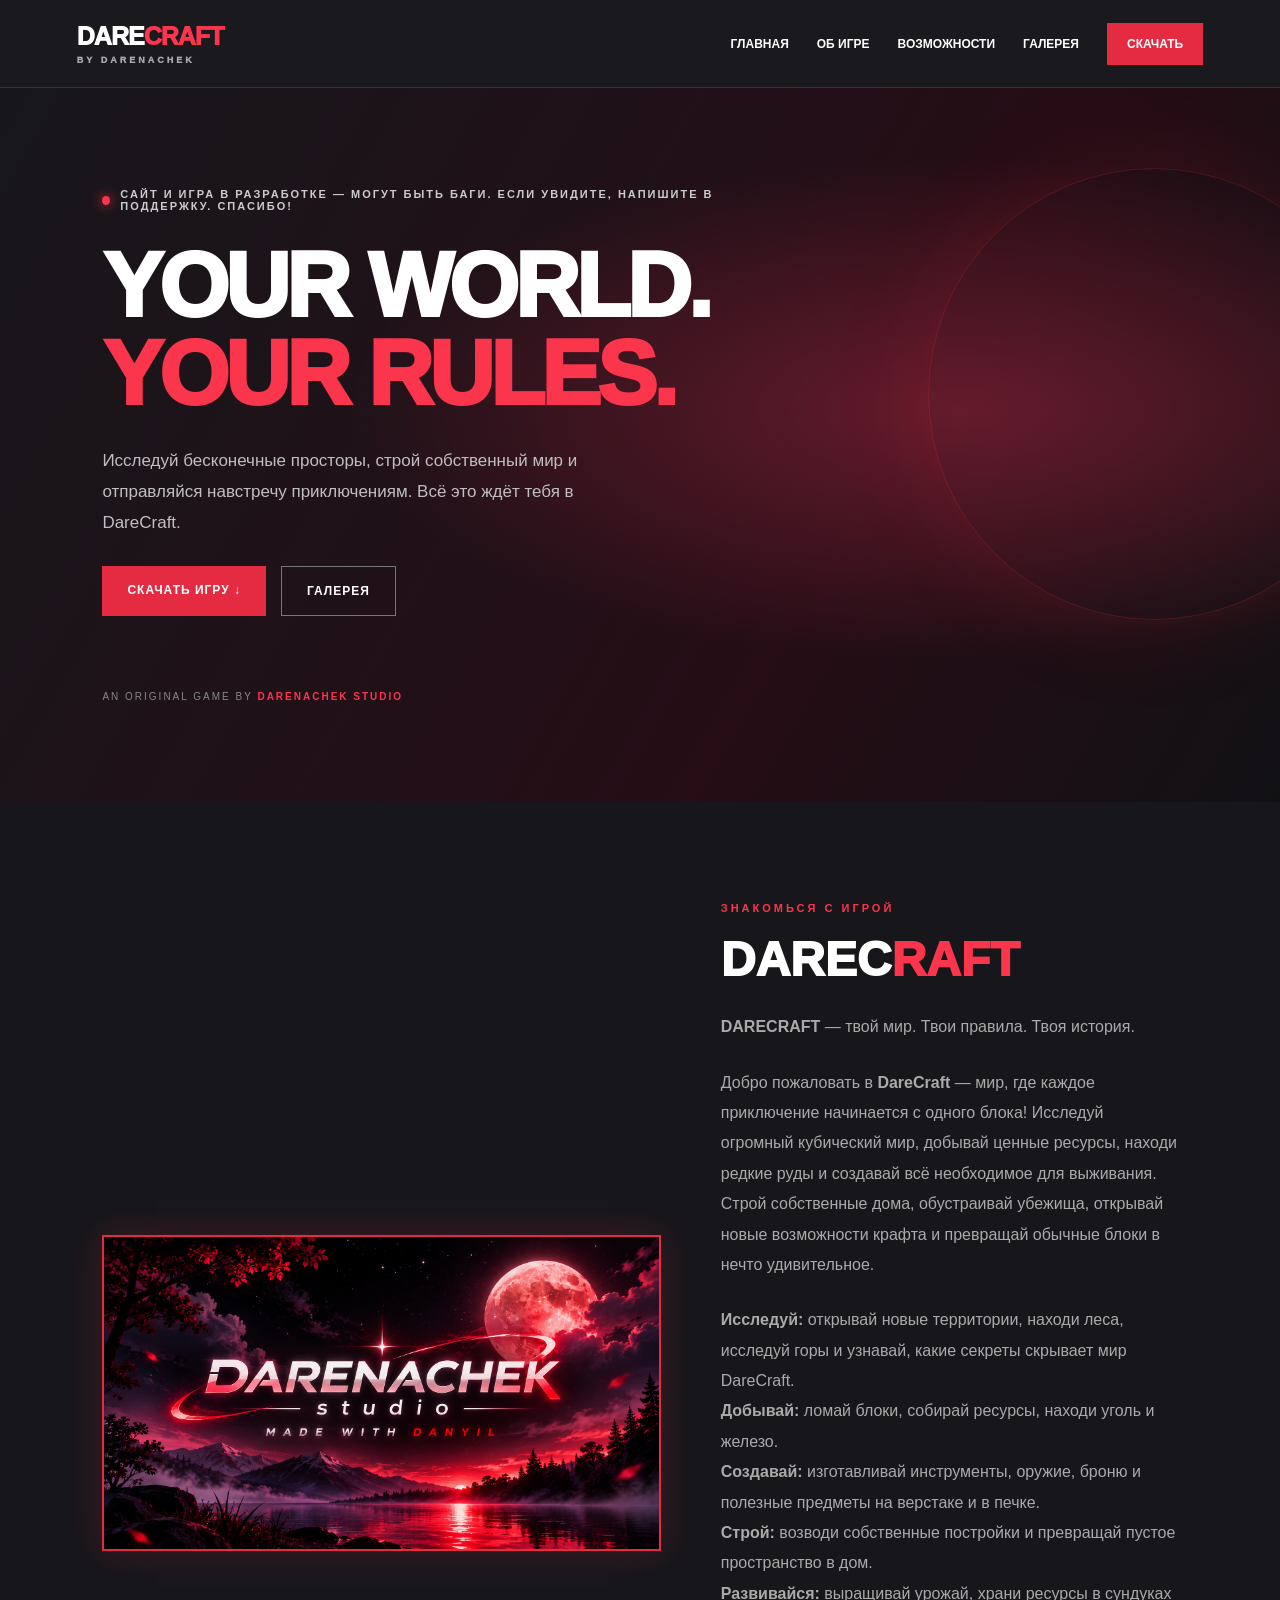
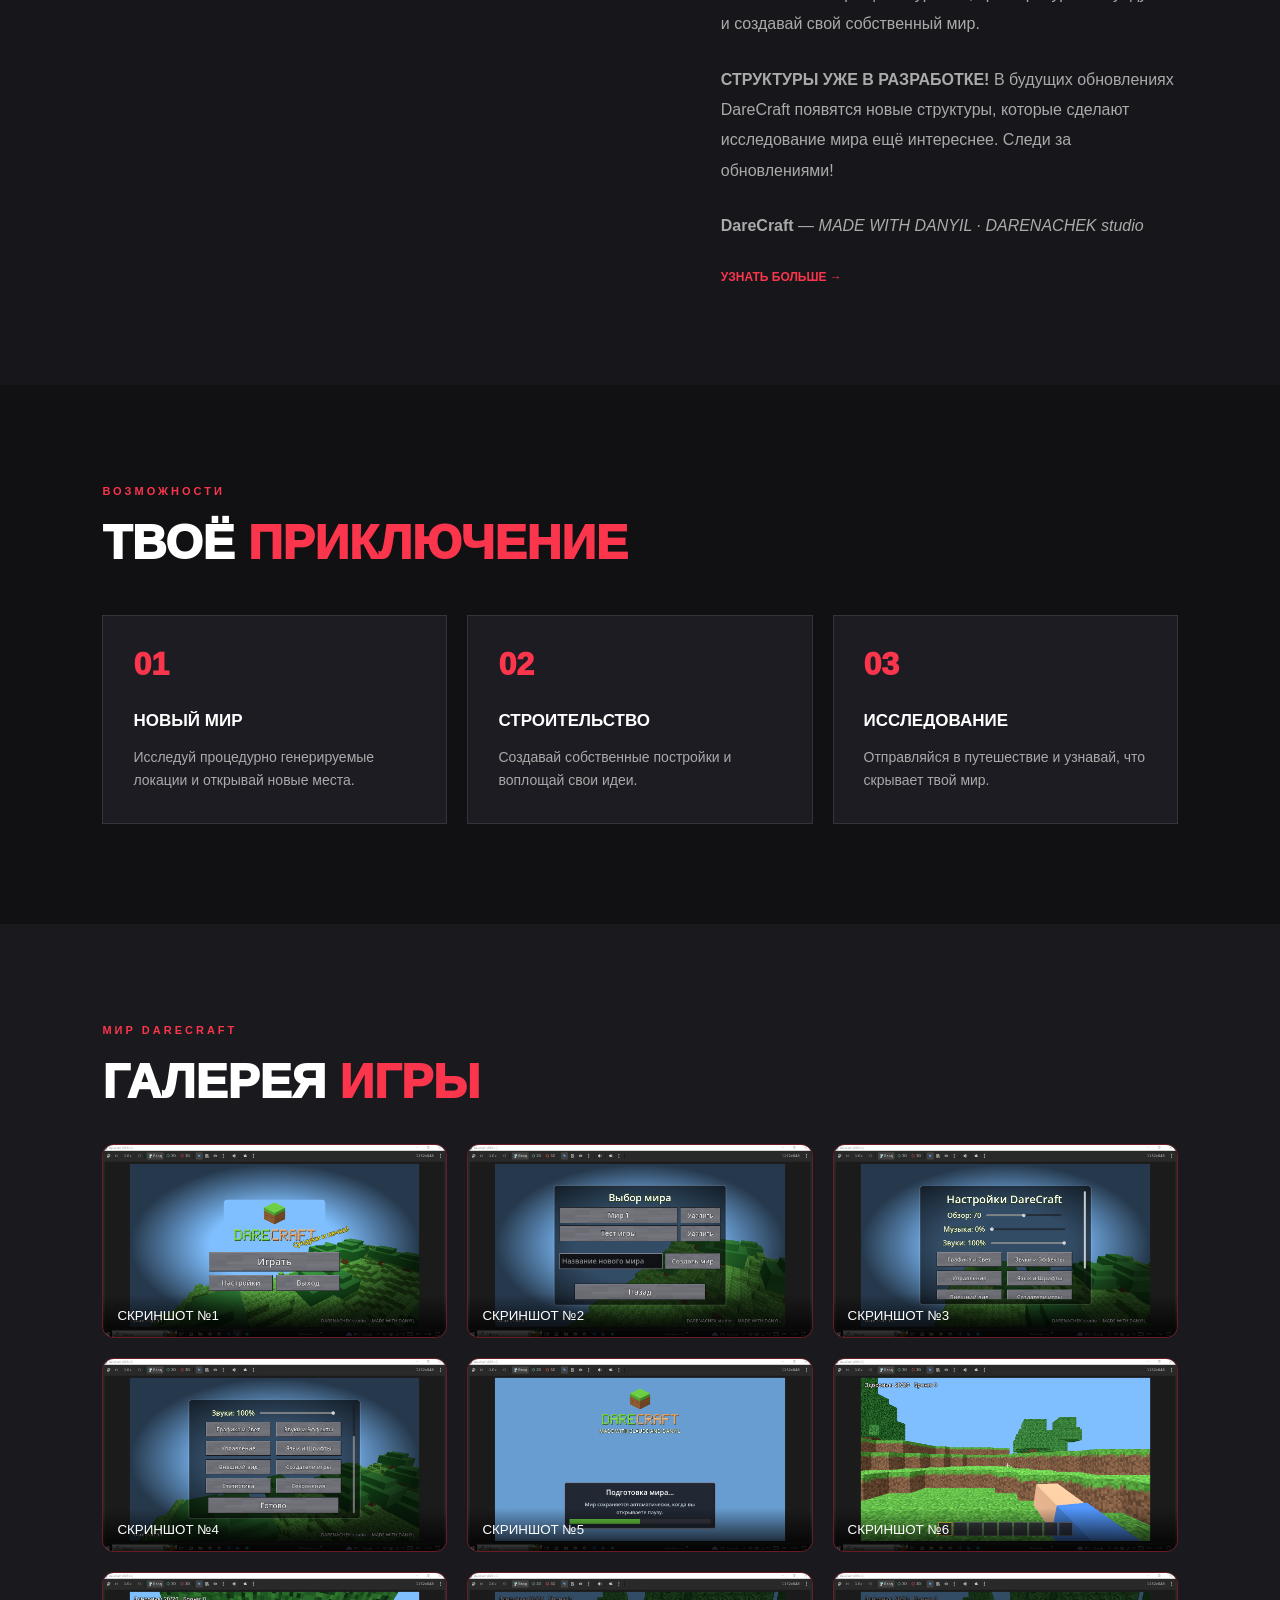
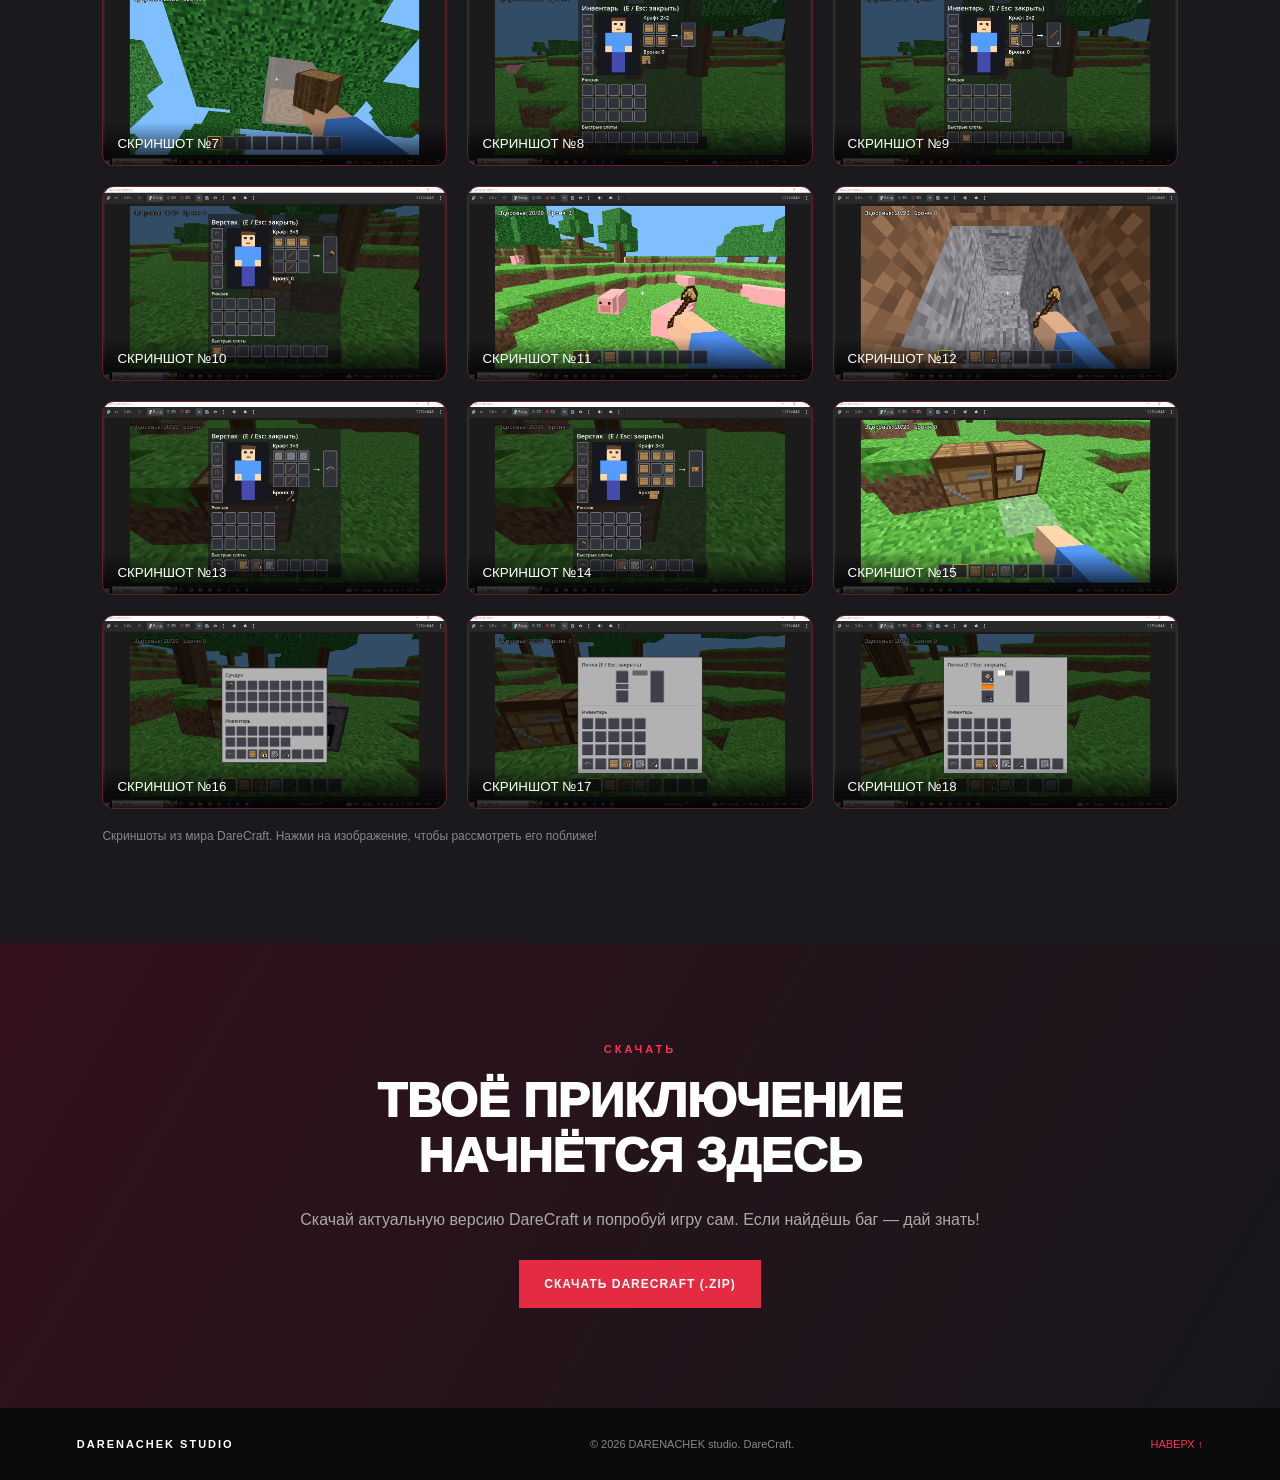
==== index.html @ c4a7a8f6 "Add files via upload" ====
<!DOCTYPE html>
<html lang="ru">
<head>
    <meta charset="UTF-8">
    <meta name="viewport" content="width=device-width, initial-scale=1.0">
    <meta name="theme-color" content="#111114">
    <title>DareCraft — DARENACHEK studio</title>
    <meta name="description" content="Официальный сайт DareCraft от DARENACHEK studio. Твой мир. Твои правила.">
    <link rel="stylesheet" href="style.css">
</head>
<body>

    <header class="header">
        <a href="#" class="logo">
            DARE<span>CRAFT</span>
            <small>BY DARENACHEK</small>
        </a>

        <button class="menu-toggle" id="menuToggle" aria-label="Открыть меню" aria-expanded="false">
            ☰
        </button>

        <nav class="navigation" id="navigation">
            <a href="#home">ГЛАВНАЯ</a>
            <a href="#about">ОБ ИГРЕ</a>
            <a href="#features">ВОЗМОЖНОСТИ</a>
            <a href="#gallery">ГАЛЕРЕЯ</a>
            <a href="#download" class="nav-download">СКАЧАТЬ</a>
        </nav>
    </header>

    <main>
        <section class="hero" id="home">
            <div class="hero-content">
                <div class="status">
                    <span class="status-dot"></span>
                    САЙТ И ИГРА В РАЗРАБОТКЕ — МОГУТ БЫТЬ БАГИ.
                    ЕСЛИ УВИДИТЕ, НАПИШИТЕ В ПОДДЕРЖКУ. СПАСИБО!
                </div>

                <h1>YOUR WORLD.<br><span>YOUR RULES.</span></h1>

                <p>
                    Исследуй бесконечные просторы, строй собственный мир
                    и отправляйся навстречу приключениям.
                    Всё это ждёт тебя в DareCraft.
                </p>

                <div class="hero-buttons">
                    <a href="#download" class="btn btn-red">СКАЧАТЬ ИГРУ ↓</a>
                    <a href="#gallery" class="btn btn-outline">ГАЛЕРЕЯ</a>
                </div>

                <div class="hero-signature">
                    AN ORIGINAL GAME BY <strong>DARENACHEK STUDIO</strong>
                </div>
            </div>
        </section>

        <section class="section about" id="about">
            <div class="about-image">
                <img src="assets/studio-bg.png" alt="DARENACHEK studio">
            </div>

            <div class="about-text">
                <span class="section-label">ЗНАКОМЬСЯ С ИГРОЙ</span>
                <h2>DAREC<span>RAFT</span></h2>
                <p>
                    <strong>DARECRAFT</strong> — твой мир. Твои правила. Твоя история.
                </p>
                <p>
                    Добро пожаловать в <strong>DareCraft</strong> — мир, где каждое приключение начинается с одного блока!
                    Исследуй огромный кубический мир, добывай ценные ресурсы, находи редкие руды и создавай всё необходимое для выживания. Строй собственные дома, обустраивай убежища, открывай новые возможности крафта и превращай обычные блоки в нечто удивительное.
                </p>
                <p>
                    <strong>Исследуй:</strong> открывай новые территории, находи леса, исследуй горы и узнавай, какие секреты скрывает мир DareCraft.<br>
                    <strong>Добывай:</strong> ломай блоки, собирай ресурсы, находи уголь и железо.<br>
                    <strong>Создавай:</strong> изготавливай инструменты, оружие, броню и полезные предметы на верстаке и в печке.<br>
                    <strong>Строй:</strong> возводи собственные постройки и превращай пустое пространство в дом.<br>
                    <strong>Развивайся:</strong> выращивай урожай, храни ресурсы в сундуках и создавай свой собственный мир.
                </p>
                <p>
                    <strong>СТРУКТУРЫ УЖЕ В РАЗРАБОТКЕ!</strong> В будущих обновлениях DareCraft появятся новые структуры, которые сделают исследование мира ещё интереснее. Следи за обновлениями!
                </p>
                <p>
                    <strong>DareCraft</strong> — <em>MADE WITH DANYIL · DARENACHEK studio</em>
                </p>
                <a href="#features" class="text-link">УЗНАТЬ БОЛЬШЕ →</a>
            </div>
        </section>

        <section class="section features" id="features">
            <span class="section-label">ВОЗМОЖНОСТИ</span>
            <h2>ТВОЁ <span>ПРИКЛЮЧЕНИЕ</span></h2>

            <div class="feature-grid">
                <article class="feature-card">
                    <div class="feature-number">01</div>
                    <h3>НОВЫЙ МИР</h3>
                    <p>Исследуй процедурно генерируемые локации и открывай новые места.</p>
                </article>

                <article class="feature-card">
                    <div class="feature-number">02</div>
                    <h3>СТРОИТЕЛЬСТВО</h3>
                    <p>Создавай собственные постройки и воплощай свои идеи.</p>
                </article>

                <article class="feature-card">
                    <div class="feature-number">03</div>
                    <h3>ИССЛЕДОВАНИЕ</h3>
                    <p>Отправляйся в путешествие и узнавай, что скрывает твой мир.</p>
                </article>
            </div>
        </section>

        <section class="section gallery" id="gallery">
            <span class="section-label">МИР DARECRAFT</span>
            <h2>ГАЛЕРЕЯ <span>ИГРЫ</span></h2>

            <div class="gallery-grid" id="galleryGrid"></div>

            <p class="gallery-note">
                Скриншоты из мира DareCraft. Нажми на изображение, чтобы рассмотреть его поближе!
            </p>
        </section>

        <div class="gallery-viewer" id="galleryViewer" aria-hidden="true">
            <div class="gallery-viewer-backdrop" id="galleryBackdrop"></div>

            <div class="gallery-viewer-content" role="dialog" aria-modal="true">
                <button class="gallery-viewer-close" id="galleryClose" aria-label="Закрыть">×</button>

                <button class="gallery-viewer-nav prev" id="galleryPrev" aria-label="Предыдущий">‹</button>

                <img id="galleryViewerImage" src="" alt="Скриншот DareCraft">

                <button class="gallery-viewer-nav next" id="galleryNext" aria-label="Следующий">›</button>

                <p id="galleryViewerCaption"></p>
            </div>
        </div>

        <section class="download" id="download">
            <span class="section-label">СКАЧАТЬ</span>
            <h2>ТВОЁ ПРИКЛЮЧЕНИЕ <span>НАЧНЁТСЯ ЗДЕСЬ</span></h2>
            <p>Скачай актуальную версию DareCraft и попробуй игру сам. Если найдёшь баг — дай знать!</p>
            <a href="assets/downloads/DareCraft.zip" download="DareCraft.zip" class="btn btn-red">СКАЧАТЬ DARECRAFT (.ZIP)</a>
        </section>
    </main>

    <footer class="footer">
        <a href="#home" class="footer-logo">DARENACHEK STUDIO</a>
        <p>© <span id="year"></span> DARENACHEK studio. DareCraft.</p>
        <a href="#home">НАВЕРХ ↑</a>
    </footer>

    <script src="script.js"></script>
</body>
</html>
---- style.css ----
* {
    margin: 0;
    padding: 0;
    box-sizing: border-box;
}

html {
    scroll-behavior: smooth;
}

body {
    background: #111114;
    color: #fff;
    font-family: Arial, Helvetica, sans-serif;
}

a {
    color: inherit;
    text-decoration: none;
}

.header {
    min-height: 88px;
    padding: 16px 6%;
    background: #19191e;
    display: flex;
    align-items: center;
    justify-content: space-between;
    gap: 25px;
    position: sticky;
    top: 0;
    z-index: 10;
    border-bottom: 1px solid #34343a;
}

.logo {
    font-size: 25px;
    font-weight: 1000;
    letter-spacing: -1px;
}

.logo span,
.section h2 span,
.hero h1 span {
    color: #fa354c;
}

.logo small {
    display: block;
    font-size: 9px;
    color: #aaa;
    letter-spacing: 3px;
    margin-top: 4px;
}

.navigation {
    display: flex;
    align-items: center;
    gap: 28px;
}

.navigation a {
    font-size: 12px;
    font-weight: 800;
    transition: color .2s;
}

.navigation a:hover {
    color: #fa354c;
}

.nav-download {
    background: #e52b42;
    padding: 14px 20px;
}

.nav-download:hover {
    background: #ff4359;
    color: white !important;
}

.menu-toggle {
    display: none;
    color: white;
    border: 1px solid #555;
    background: transparent;
    padding: 8px 12px;
    font-size: 22px;
    cursor: pointer;
}

.hero {
    min-height: 650px;
    padding: 100px 8%;
    display: flex;
    align-items: center;
    background:
        radial-gradient(ellipse at 75% 45%, #651b2c 0%, transparent 45%),
        linear-gradient(120deg, #17171b, #260d16 65%, #111114);
    position: relative;
    overflow: hidden;
}

.hero::after {
    content: "";
    position: absolute;
    width: 450px;
    height: 450px;
    border: 1px solid #fa354c35;
    border-radius: 50%;
    right: -100px;
    top: 80px;
    box-shadow: 0 0 100px #ed263522;
    pointer-events: none;
}

.hero-content {
    max-width: 700px;
    position: relative;
    z-index: 1;
}

.status {
    display: inline-flex;
    align-items: center;
    gap: 10px;
    font-size: 11px;
    font-weight: bold;
    letter-spacing: 2px;
    color: #ccc;
    margin-bottom: 30px;
}

.status-dot {
    width: 9px;
    height: 9px;
    border-radius: 50%;
    background: #fa354c;
    box-shadow: 0 0 12px #fa354c;
}

.hero h1 {
    font-size: clamp(48px, 8vw, 90px);
    line-height: .98;
    font-weight: 1000;
    letter-spacing: -4px;
}

.hero p {
    max-width: 550px;
    color: #c1bec2;
    font-size: 17px;
    line-height: 1.8;
    margin: 28px 0;
}

.hero-buttons {
    display: flex;
    gap: 15px;
    flex-wrap: wrap;
}

.btn {
    display: inline-block;
    padding: 17px 25px;
    border: none;
    font-size: 12px;
    font-weight: 900;
    letter-spacing: 1px;
    cursor: pointer;
    transition: .2s;
}

.btn-red {
    background: #e52b42;
    color: white;
}

.btn-red:hover {
    background: #ff485e;
    transform: translateY(-3px);
}

.btn-outline {
    border: 1px solid #777;
    color: white;
}

.btn-outline:hover {
    border-color: #fa354c;
    color: #fa354c;
}

.hero-signature {
    color: #888;
    font-size: 10px;
    letter-spacing: 2px;
    margin-top: 75px;
}

.hero-signature strong {
    color: #fa354c;
}

.section {
    padding: 100px 8%;
}

.about {
    display: grid;
    grid-template-columns: 1.1fr .9fr;
    align-items: center;
    gap: 60px;
    background: #17171b;
}

.about-image img {
    width: 100%;
    display: block;
    border: 2px solid #e52b42;
    box-shadow: 0 0 35px #e52b4230;
}

.section-label {
    display: block;
    color: #fa354c;
    font-size: 11px;
    font-weight: 900;
    letter-spacing: 3px;
    margin-bottom: 18px;
}

.section h2,
.download h2 {
    font-size: clamp(30px, 5vw, 48px);
    margin-bottom: 25px;
    font-weight: 1000;
}

.about-text p,
.download p {
    color: #aaa;
    line-height: 1.9;
    margin-bottom: 25px;
}

.text-link {
    color: #fa354c;
    font-size: 12px;
    font-weight: 900;
}

.features {
    background: #111114;
}

.feature-grid {
    display: grid;
    grid-template-columns: repeat(3, 1fr);
    gap: 20px;
    margin-top: 45px;
}

.feature-card {
    padding: 30px;
    background: #1c1c22;
    border: 1px solid #34343c;
    transition: .25s;
}

.feature-card:hover {
    border-color: #fa354c;
    transform: translateY(-6px);
}

.feature-number {
    color: #fa354c;
    font-size: 32px;
    font-weight: 1000;
    margin-bottom: 28px;
}

.feature-card h3 {
    font-size: 17px;
    margin-bottom: 15px;
}

.feature-card p {
    color: #aaa;
    font-size: 14px;
    line-height: 1.7;
}

.gallery {
    background: #19191e;
}

.gallery-grid {
    display: grid;
    grid-template-columns: repeat(3, 1fr);
    gap: 18px;
    margin-top: 40px;
}

.gallery-placeholder {
    min-height: 190px;
    background:
        linear-gradient(135deg, #421c29, #17171b 70%);
    border: 1px dashed #a34454;
    display: grid;
    place-items: center;
    color: #aaa;
    font-size: 12px;
    font-weight: bold;
    letter-spacing: 2px;
}

.gallery-note {
    color: #888;
    font-size: 12px;
    margin-top: 20px;
}

.download {
    text-align: center;
    padding: 100px 8%;
    background: linear-gradient(120deg, #32101c, #17171b);
}

.download h2 {
    max-width: 700px;
    margin: 0 auto 22px;
}

.download p {
    margin-bottom: 25px;
}

.btn-disabled {
    background: #4b353b;
    color: #c5aeb3;
    cursor: not-allowed;
}

.footer {
    background: #0b0b0e;
    padding: 30px 6%;
    display: flex;
    align-items: center;
    justify-content: space-between;
    gap: 20px;
    flex-wrap: wrap;
    color: #888;
    font-size: 11px;
}

.footer-logo {
    color: white;
    font-weight: 900;
    letter-spacing: 2px;
}

.footer a:last-child {
    color: #fa354c;
}

@media (max-width: 850px) {
    .menu-toggle {
        display: block;
    }

    .navigation {
        display: none;
        position: absolute;
        top: 88px;
        left: 0;
        right: 0;
        padding: 25px;
        background: #19191e;
        flex-direction: column;
        align-items: stretch;
        gap: 23px;
        border-bottom: 1px solid #444;
    }

    .navigation.open {
        display: flex;
    }

    .about {
        grid-template-columns: 1fr;
        gap: 35px;
    }

    .feature-grid,
    .gallery-grid {
        grid-template-columns: 1fr;
    }

    .hero {
        min-height: 570px;
        padding: 80px 7%;
    }
}

@media (max-width: 500px) {
    .hero h1 {
        letter-spacing: -2px;
    }

    .hero p {
        font-size: 15px;
    }

    .section {
        padding: 70px 6%;
    }

    .footer {
        flex-direction: column;
        text-align: center;
    }
}
/* DARECRAFT GALLERY */

.gallery-grid {
    display: grid;
    grid-template-columns: repeat(3, minmax(0, 1fr));
    gap: 20px;
    margin-top: 35px;
}

.gallery-item {
    position: relative;
    padding: 0;
    width: 100%;
    aspect-ratio: 16 / 9;
    overflow: hidden;
    border: 1px solid rgba(255, 40, 55, 0.35);
    border-radius: 12px;
    background: #17171b;
    cursor: zoom-in;
    transition: 0.3s ease;
}

.gallery-item img {
    width: 100%;
    height: 100%;
    display: block;
    object-fit: cover;
    transition: transform 0.35s ease;
}

.gallery-item:hover {
    border-color: #ff2638;
    transform: translateY(-5px);
}

.gallery-item:hover img {
    transform: scale(1.06);
}

.gallery-item span {
    position: absolute;
    bottom: 0;
    left: 0;
    width: 100%;
    padding: 14px;
    color: white;
    text-align: left;
    background: linear-gradient(transparent, rgba(0, 0, 0, 0.9));
}

/* Увеличенный просмотр */

.gallery-viewer {
    display: none;
    position: fixed;
    inset: 0;
    z-index: 9999;
    align-items: center;
    justify-content: center;
}

.gallery-viewer.is-open {
    display: flex;
}

.gallery-viewer-backdrop {
    position: absolute;
    inset: 0;
    background: rgba(0, 0, 0, 0.94);
}

.gallery-viewer-content {
    position: relative;
    z-index: 1;
    width: 90%;
    max-width: 1150px;
    display: flex;
    align-items: center;
    justify-content: center;
}

.gallery-viewer-content img {
    display: block;
    max-width: 100%;
    max-height: 82vh;
    object-fit: contain;
    border: 1px solid rgba(255, 40, 55, 0.5);
    border-radius: 10px;
}

.gallery-viewer-close,
.gallery-viewer-nav {
    position: absolute;
    z-index: 2;
    color: white;
    background: rgba(25, 25, 29, 0.9);
    border: 1px solid #ff2638;
    cursor: pointer;
    transition: 0.2s;
}

.gallery-viewer-close:hover,
.gallery-viewer-nav:hover {
    background: #d7192d;
}

.gallery-viewer-close {
    top: -45px;
    right: 0;
    width: 42px;
    height: 42px;
    border-radius: 50%;
    font-size: 30px;
}

.gallery-viewer-nav {
    top: 50%;
    width: 48px;
    height: 58px;
    border-radius: 9px;
    font-size: 36px;
    transform: translateY(-50%);
}

.gallery-viewer-nav.prev {
    left: -60px;
}

.gallery-viewer-nav.next {
    right: -60px;
}

#galleryViewerCaption {
    position: absolute;
    top: calc(100% + 12px);
    color: white;
    text-align: center;
}

body.gallery-viewer-open {
    overflow: hidden;
}

@media (max-width: 800px) {
    .gallery-grid {
        grid-template-columns: repeat(2, minmax(0, 1fr));
    }

    .gallery-viewer-nav.prev {
        left: 5px;
    }

    .gallery-viewer-nav.next {
        right: 5px;
    }
}

@media (max-width: 520px) {
    .gallery-grid {
        grid-template-columns: 1fr;
    }
}
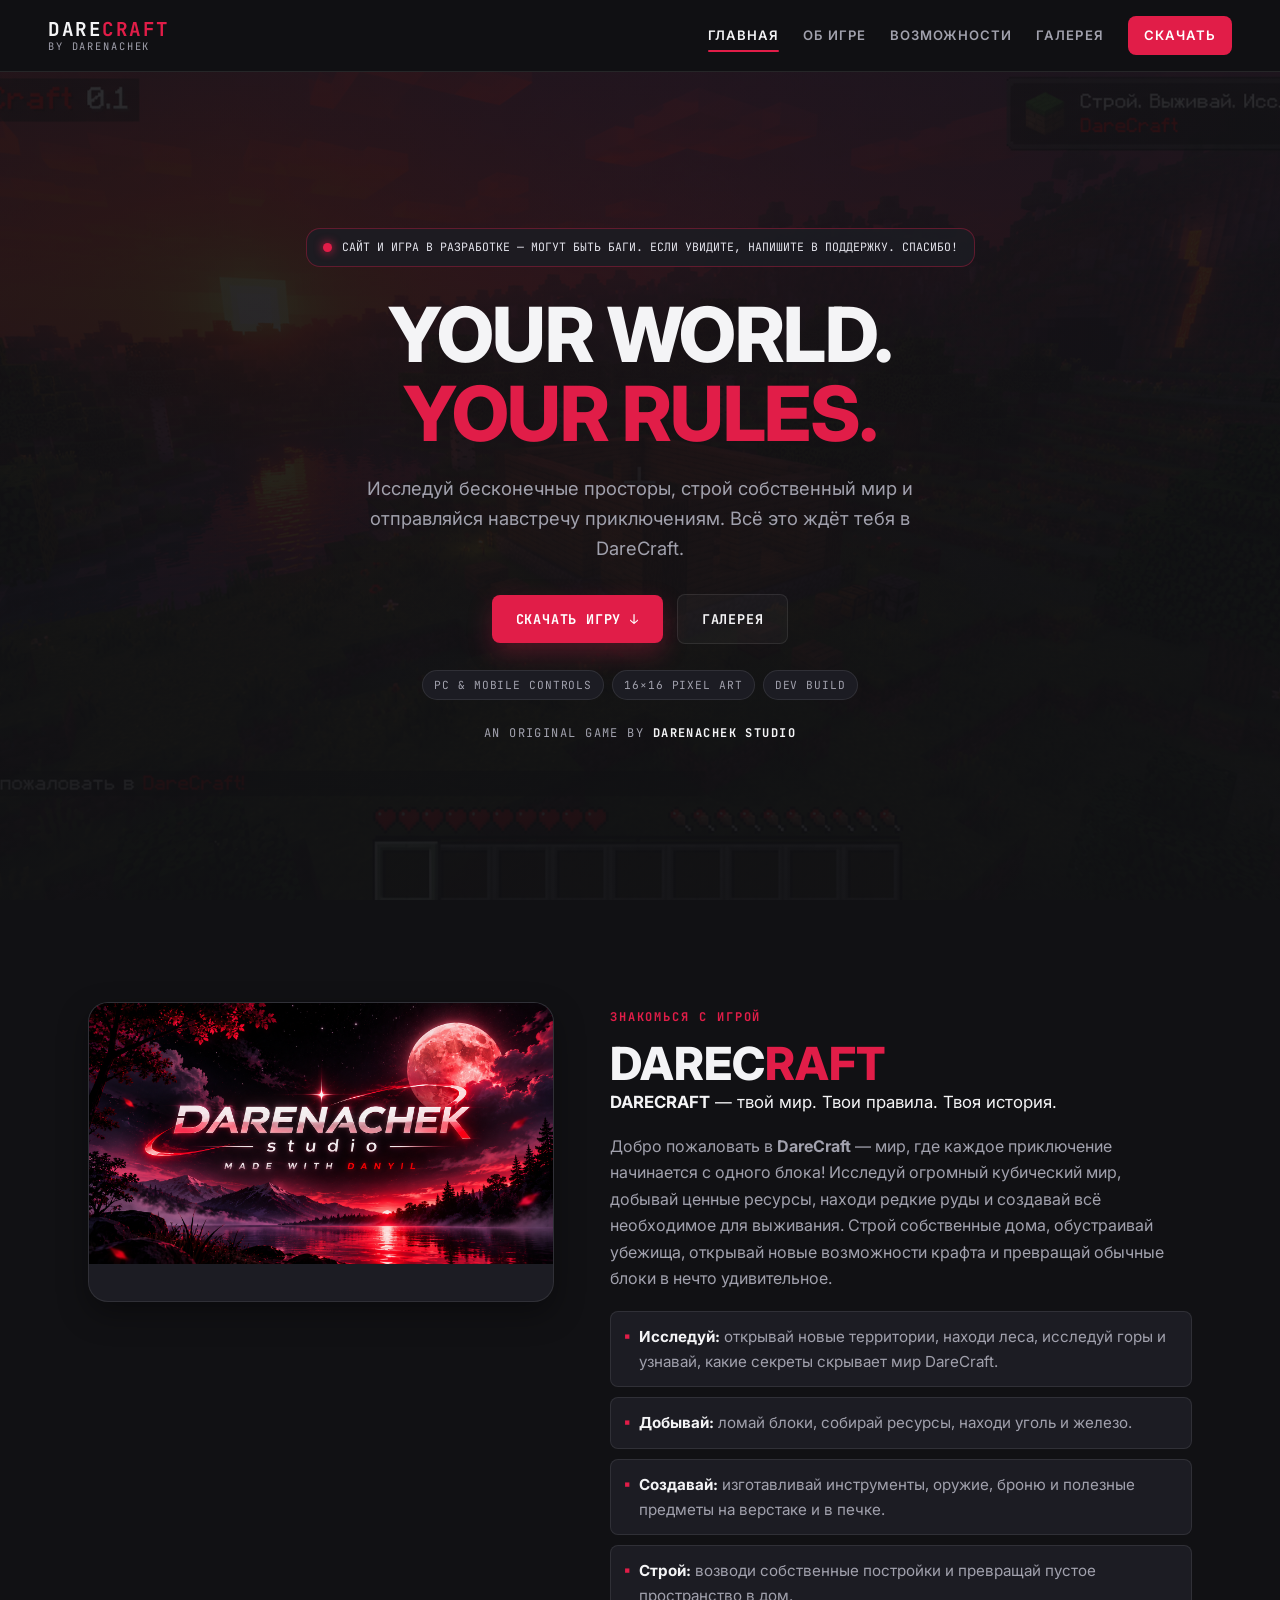
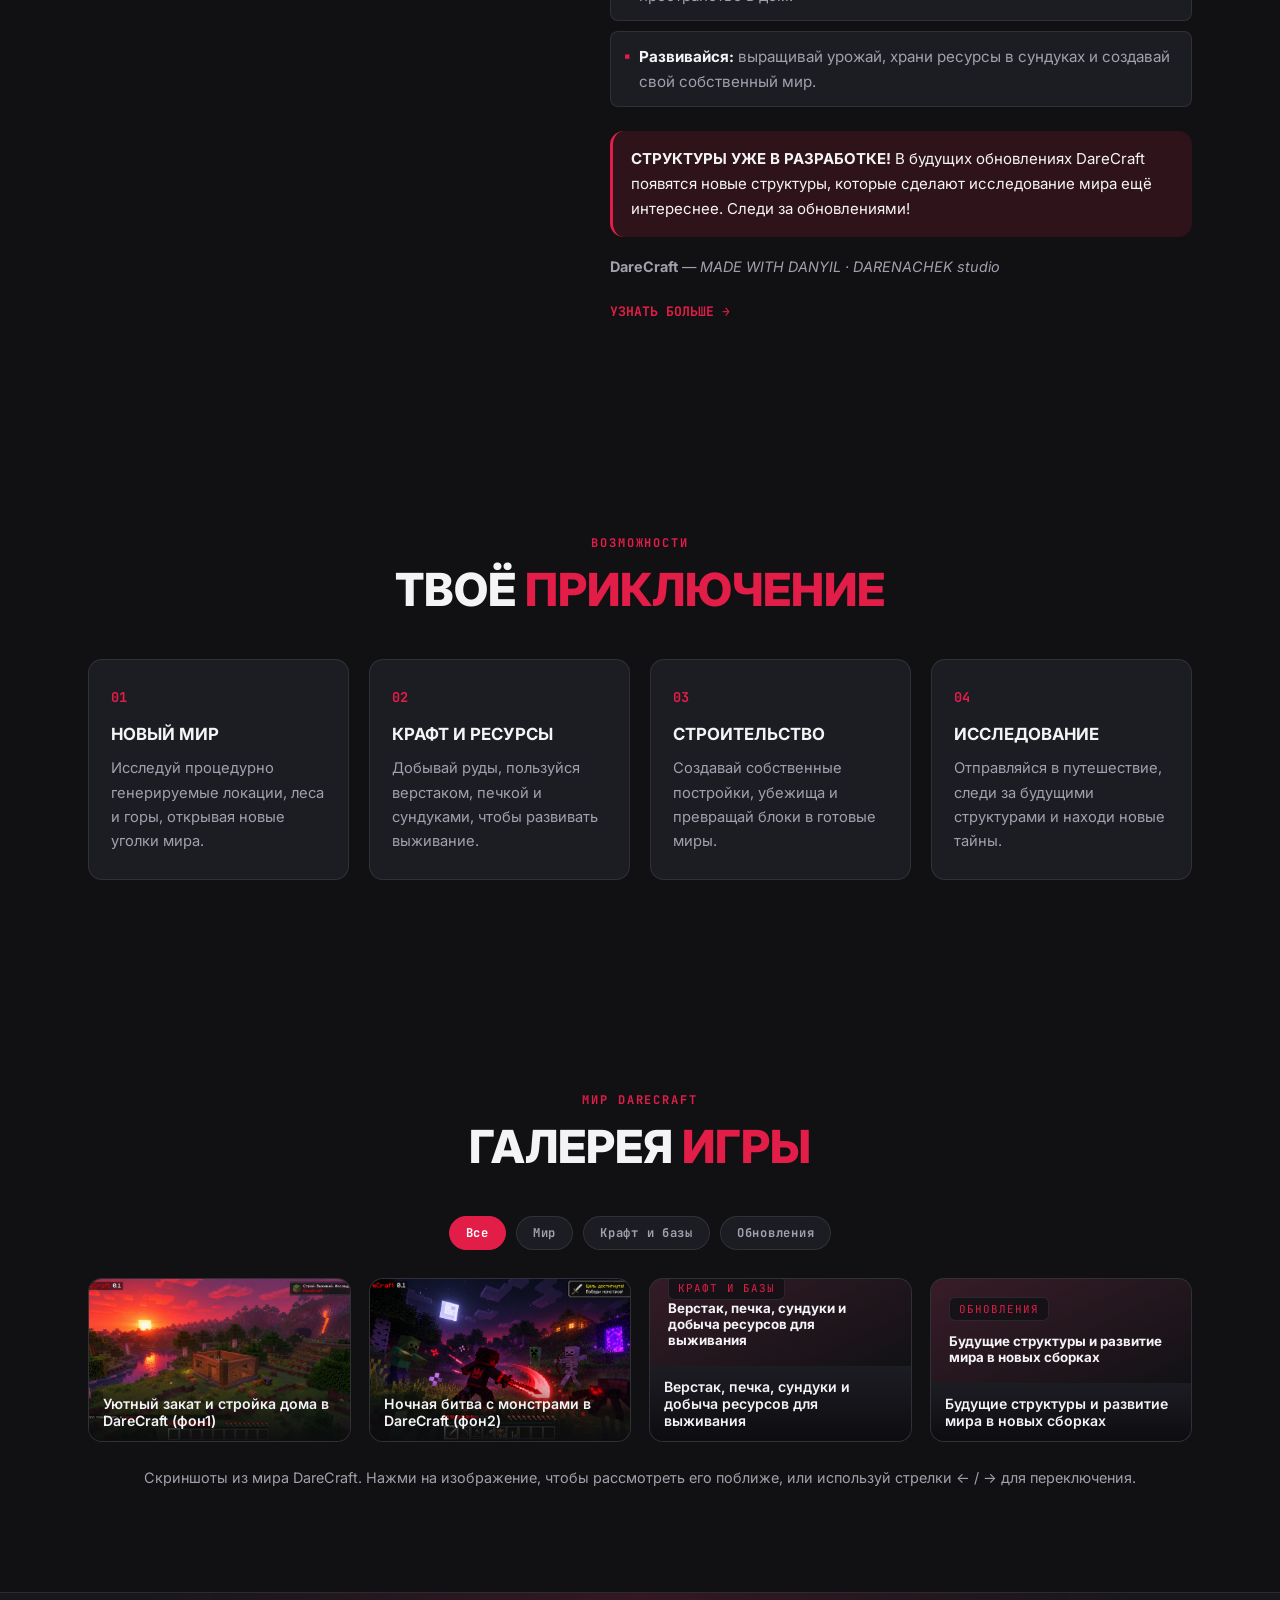
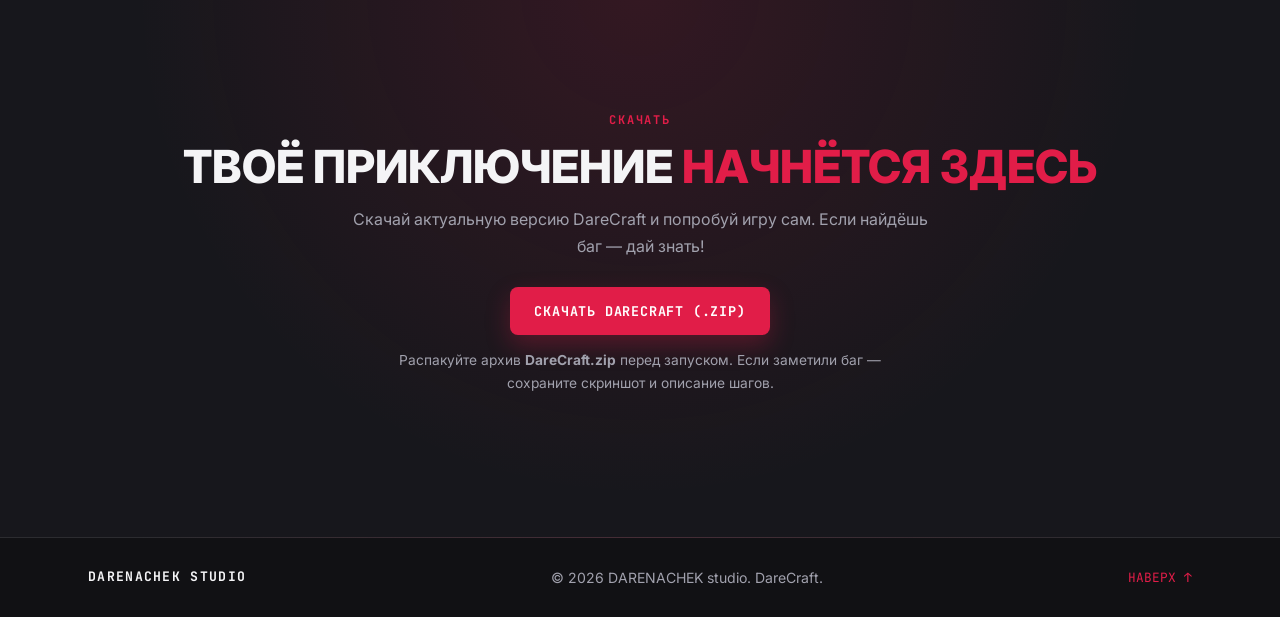
==== commit c8f66532: "Add files via upload" ====
--- a/index.html
+++ b/index.html
@@ -1,160 +1,209 @@
-<!DOCTYPE html>
-<html lang="ru">
-<head>
-    <meta charset="UTF-8">
-    <meta name="viewport" content="width=device-width, initial-scale=1.0">
-    <meta name="theme-color" content="#111114">
-    <title>DareCraft — DARENACHEK studio</title>
-    <meta name="description" content="Официальный сайт DareCraft от DARENACHEK studio. Твой мир. Твои правила.">
-    <link rel="stylesheet" href="style.css">
-</head>
-<body>
-
-    <header class="header">
-        <a href="#" class="logo">
-            DARE<span>CRAFT</span>
-            <small>BY DARENACHEK</small>
-        </a>
-
-        <button class="menu-toggle" id="menuToggle" aria-label="Открыть меню" aria-expanded="false">
-            ☰
-        </button>
-
-        <nav class="navigation" id="navigation">
-            <a href="#home">ГЛАВНАЯ</a>
-            <a href="#about">ОБ ИГРЕ</a>
-            <a href="#features">ВОЗМОЖНОСТИ</a>
-            <a href="#gallery">ГАЛЕРЕЯ</a>
-            <a href="#download" class="nav-download">СКАЧАТЬ</a>
-        </nav>
-    </header>
-
-    <main>
-        <section class="hero" id="home">
-            <div class="hero-content">
-                <div class="status">
-                    <span class="status-dot"></span>
-                    САЙТ И ИГРА В РАЗРАБОТКЕ — МОГУТ БЫТЬ БАГИ.
-                    ЕСЛИ УВИДИТЕ, НАПИШИТЕ В ПОДДЕРЖКУ. СПАСИБО!
-                </div>
-
-                <h1>YOUR WORLD.<br><span>YOUR RULES.</span></h1>
-
-                <p>
-                    Исследуй бесконечные просторы, строй собственный мир
-                    и отправляйся навстречу приключениям.
-                    Всё это ждёт тебя в DareCraft.
-                </p>
-
-                <div class="hero-buttons">
-                    <a href="#download" class="btn btn-red">СКАЧАТЬ ИГРУ ↓</a>
-                    <a href="#gallery" class="btn btn-outline">ГАЛЕРЕЯ</a>
-                </div>
-
-                <div class="hero-signature">
-                    AN ORIGINAL GAME BY <strong>DARENACHEK STUDIO</strong>
-                </div>
-            </div>
-        </section>
-
-        <section class="section about" id="about">
-            <div class="about-image">
-                <img src="assets/studio-bg.png" alt="DARENACHEK studio">
-            </div>
-
-            <div class="about-text">
-                <span class="section-label">ЗНАКОМЬСЯ С ИГРОЙ</span>
-                <h2>DAREC<span>RAFT</span></h2>
-                <p>
-                    <strong>DARECRAFT</strong> — твой мир. Твои правила. Твоя история.
-                </p>
-                <p>
-                    Добро пожаловать в <strong>DareCraft</strong> — мир, где каждое приключение начинается с одного блока!
-                    Исследуй огромный кубический мир, добывай ценные ресурсы, находи редкие руды и создавай всё необходимое для выживания. Строй собственные дома, обустраивай убежища, открывай новые возможности крафта и превращай обычные блоки в нечто удивительное.
-                </p>
-                <p>
-                    <strong>Исследуй:</strong> открывай новые территории, находи леса, исследуй горы и узнавай, какие секреты скрывает мир DareCraft.<br>
-                    <strong>Добывай:</strong> ломай блоки, собирай ресурсы, находи уголь и железо.<br>
-                    <strong>Создавай:</strong> изготавливай инструменты, оружие, броню и полезные предметы на верстаке и в печке.<br>
-                    <strong>Строй:</strong> возводи собственные постройки и превращай пустое пространство в дом.<br>
-                    <strong>Развивайся:</strong> выращивай урожай, храни ресурсы в сундуках и создавай свой собственный мир.
-                </p>
-                <p>
-                    <strong>СТРУКТУРЫ УЖЕ В РАЗРАБОТКЕ!</strong> В будущих обновлениях DareCraft появятся новые структуры, которые сделают исследование мира ещё интереснее. Следи за обновлениями!
-                </p>
-                <p>
-                    <strong>DareCraft</strong> — <em>MADE WITH DANYIL · DARENACHEK studio</em>
-                </p>
-                <a href="#features" class="text-link">УЗНАТЬ БОЛЬШЕ →</a>
-            </div>
-        </section>
-
-        <section class="section features" id="features">
-            <span class="section-label">ВОЗМОЖНОСТИ</span>
-            <h2>ТВОЁ <span>ПРИКЛЮЧЕНИЕ</span></h2>
-
-            <div class="feature-grid">
-                <article class="feature-card">
-                    <div class="feature-number">01</div>
-                    <h3>НОВЫЙ МИР</h3>
-                    <p>Исследуй процедурно генерируемые локации и открывай новые места.</p>
-                </article>
-
-                <article class="feature-card">
-                    <div class="feature-number">02</div>
-                    <h3>СТРОИТЕЛЬСТВО</h3>
-                    <p>Создавай собственные постройки и воплощай свои идеи.</p>
-                </article>
-
-                <article class="feature-card">
-                    <div class="feature-number">03</div>
-                    <h3>ИССЛЕДОВАНИЕ</h3>
-                    <p>Отправляйся в путешествие и узнавай, что скрывает твой мир.</p>
-                </article>
-            </div>
-        </section>
-
-        <section class="section gallery" id="gallery">
-            <span class="section-label">МИР DARECRAFT</span>
-            <h2>ГАЛЕРЕЯ <span>ИГРЫ</span></h2>
-
-            <div class="gallery-grid" id="galleryGrid"></div>
-
-            <p class="gallery-note">
-                Скриншоты из мира DareCraft. Нажми на изображение, чтобы рассмотреть его поближе!
-            </p>
-        </section>
-
-        <div class="gallery-viewer" id="galleryViewer" aria-hidden="true">
-            <div class="gallery-viewer-backdrop" id="galleryBackdrop"></div>
-
-            <div class="gallery-viewer-content" role="dialog" aria-modal="true">
-                <button class="gallery-viewer-close" id="galleryClose" aria-label="Закрыть">×</button>
-
-                <button class="gallery-viewer-nav prev" id="galleryPrev" aria-label="Предыдущий">‹</button>
-
-                <img id="galleryViewerImage" src="" alt="Скриншот DareCraft">
-
-                <button class="gallery-viewer-nav next" id="galleryNext" aria-label="Следующий">›</button>
-
-                <p id="galleryViewerCaption"></p>
-            </div>
-        </div>
-
-        <section class="download" id="download">
-            <span class="section-label">СКАЧАТЬ</span>
-            <h2>ТВОЁ ПРИКЛЮЧЕНИЕ <span>НАЧНЁТСЯ ЗДЕСЬ</span></h2>
-            <p>Скачай актуальную версию DareCraft и попробуй игру сам. Если найдёшь баг — дай знать!</p>
-            <a href="assets/downloads/DareCraft.zip" download="DareCraft.zip" class="btn btn-red">СКАЧАТЬ DARECRAFT (.ZIP)</a>
-        </section>
-    </main>
-
-    <footer class="footer">
-        <a href="#home" class="footer-logo">DARENACHEK STUDIO</a>
-        <p>© <span id="year"></span> DARENACHEK studio. DareCraft.</p>
-        <a href="#home">НАВЕРХ ↑</a>
-    </footer>
-
-    <script src="script.js"></script>
-</body>
-</html>+<!DOCTYPE html>
+<html lang="ru">
+<head>
+    <meta charset="UTF-8">
+    <meta name="viewport" content="width=device-width, initial-scale=1.0">
+    <meta name="theme-color" content="#111114">
+    <title>DareCraft — DARENACHEK studio</title>
+    <meta name="description" content="Официальный сайт DareCraft от DARENACHEK studio. Твой мир. Твои правила.">
+    <link rel="preconnect" href="https://fonts.googleapis.com">
+    <link rel="preconnect" href="https://fonts.gstatic.com" crossorigin>
+    <link href="https://fonts.googleapis.com/css2?family=Inter:wght@400;500;600;700;800&family=JetBrains+Mono:wght@500;700&display=swap" rel="stylesheet">
+    <link rel="stylesheet" href="style.css">
+</head>
+<body>
+
+    <header class="header" id="header">
+        <a href="#home" class="logo">
+            <span class="logo-main">DARE<span>CRAFT</span></span>
+            <span class="logo-sub">BY DARENACHEK</span>
+        </a>
+
+        <button class="menu-toggle" id="menuToggle" type="button" aria-label="Открыть меню" aria-expanded="false" aria-controls="navigation">
+            <span class="menu-lines" aria-hidden="true"></span>
+        </button>
+
+        <nav class="navigation" id="navigation" aria-label="Основная навигация">
+            <a href="#home" class="nav-link active">ГЛАВНАЯ</a>
+            <a href="#about" class="nav-link">ОБ ИГРЕ</a>
+            <a href="#features" class="nav-link">ВОЗМОЖНОСТИ</a>
+            <a href="#gallery" class="nav-link">ГАЛЕРЕЯ</a>
+            <a href="#download" class="nav-link nav-download">СКАЧАТЬ</a>
+        </nav>
+    </header>
+
+    <main>
+        <section class="hero" id="home">
+            <div class="hero-glow" aria-hidden="true"></div>
+            <div class="hero-content">
+                <div class="status" role="status">
+                    <span class="status-dot" aria-hidden="true"></span>
+                    <span>САЙТ И ИГРА В РАЗРАБОТКЕ — МОГУТ БЫТЬ БАГИ. ЕСЛИ УВИДИТЕ, НАПИШИТЕ В ПОДДЕРЖКУ. СПАСИБО!</span>
+                </div>
+
+                <h1>YOUR WORLD.<br><span>YOUR RULES.</span></h1>
+
+                <p class="hero-lead">
+                    Исследуй бесконечные просторы, строй собственный мир
+                    и отправляйся навстречу приключениям.
+                    Всё это ждёт тебя в DareCraft.
+                </p>
+
+                <div class="hero-buttons">
+                    <a href="#download" class="btn btn-red">СКАЧАТЬ ИГРУ ↓</a>
+                    <a href="#gallery" class="btn btn-outline">ГАЛЕРЕЯ</a>
+                </div>
+
+                <div class="hero-badges">
+                    <span class="badge">PC &amp; MOBILE CONTROLS</span>
+                    <span class="badge">16×16 PIXEL ART</span>
+                    <span class="badge">DEV BUILD</span>
+                </div>
+
+                <div class="hero-signature">
+                    AN ORIGINAL GAME BY <strong>DARENACHEK STUDIO</strong>
+                </div>
+            </div>
+        </section>
+
+        <section class="section about" id="about">
+            <div class="about-image">
+                <img src="assets/studio-bg.png" alt="DARENACHEK studio — мир DareCraft" onerror="this.parentElement.classList.add('is-fallback')">
+                <div class="image-fallback" aria-hidden="true">
+                    <span class="fallback-tag">DARENACHEK STUDIO</span>
+                    <strong>DARECRAFT WORLD</strong>
+                    <small>Положите свой баннер в <code>assets/studio-bg.png</code></small>
+                </div>
+            </div>
+
+            <div class="about-text">
+                <span class="section-label">ЗНАКОМЬСЯ С ИГРОЙ</span>
+                <h2>DAREC<span>RAFT</span></h2>
+                <p class="about-tagline">
+                    <strong>DARECRAFT</strong> — твой мир. Твои правила. Твоя история.
+                </p>
+                <p>
+                    Добро пожаловать в <strong>DareCraft</strong> — мир, где каждое приключение начинается с одного блока!
+                    Исследуй огромный кубический мир, добывай ценные ресурсы, находи редкие руды и создавай всё необходимое для выживания. Строй собственные дома, обустраивай убежища, открывай новые возможности крафта и превращай обычные блоки в нечто удивительное.
+                </p>
+
+                <ul class="about-list">
+                    <li><strong>Исследуй:</strong> открывай новые территории, находи леса, исследуй горы и узнавай, какие секреты скрывает мир DareCraft.</li>
+                    <li><strong>Добывай:</strong> ломай блоки, собирай ресурсы, находи уголь и железо.</li>
+                    <li><strong>Создавай:</strong> изготавливай инструменты, оружие, броню и полезные предметы на верстаке и в печке.</li>
+                    <li><strong>Строй:</strong> возводи собственные постройки и превращай пустое пространство в дом.</li>
+                    <li><strong>Развивайся:</strong> выращивай урожай, храни ресурсы в сундуках и создавай свой собственный мир.</li>
+                </ul>
+
+                <div class="dev-callout">
+                    <strong>СТРУКТУРЫ УЖЕ В РАЗРАБОТКЕ!</strong> В будущих обновлениях DareCraft появятся новые структуры, которые сделают исследование мира ещё интереснее. Следи за обновлениями!
+                </div>
+
+                <p class="about-credit">
+                    <strong>DareCraft</strong> — <em>MADE WITH DANYIL · DARENACHEK studio</em>
+                </p>
+                <a href="#features" class="text-link">УЗНАТЬ БОЛЬШЕ →</a>
+            </div>
+        </section>
+
+        <section class="section features" id="features">
+            <div class="section-header-center">
+                <span class="section-label">ВОЗМОЖНОСТИ</span>
+                <h2>ТВОЁ <span>ПРИКЛЮЧЕНИЕ</span></h2>
+            </div>
+
+            <div class="feature-grid">
+                <article class="feature-card">
+                    <div class="feature-number">01</div>
+                    <h3>НОВЫЙ МИР</h3>
+                    <p>Исследуй процедурно генерируемые локации, леса и горы, открывая новые уголки мира.</p>
+                </article>
+
+                <article class="feature-card">
+                    <div class="feature-number">02</div>
+                    <h3>КРАФТ И РЕСУРСЫ</h3>
+                    <p>Добывай руды, пользуйся верстаком, печкой и сундуками, чтобы развивать выживание.</p>
+                </article>
+
+                <article class="feature-card">
+                    <div class="feature-number">03</div>
+                    <h3>СТРОИТЕЛЬСТВО</h3>
+                    <p>Создавай собственные постройки, убежища и превращай блоки в готовые миры.</p>
+                </article>
+
+                <article class="feature-card">
+                    <div class="feature-number">04</div>
+                    <h3>ИССЛЕДОВАНИЕ</h3>
+                    <p>Отправляйся в путешествие, следи за будущими структурами и находи новые тайны.</p>
+                </article>
+            </div>
+        </section>
+
+        <section class="section gallery" id="gallery">
+            <div class="section-header-center">
+                <span class="section-label">МИР DARECRAFT</span>
+                <h2>ГАЛЕРЕЯ <span>ИГРЫ</span></h2>
+            </div>
+
+            <div class="gallery-filters" role="group" aria-label="Фильтр скриншотов">
+                <button type="button" class="filter-btn active" data-filter="all">Все</button>
+                <button type="button" class="filter-btn" data-filter="world">Мир</button>
+                <button type="button" class="filter-btn" data-filter="crafting">Крафт и базы</button>
+                <button type="button" class="filter-btn" data-filter="updates">Обновления</button>
+            </div>
+
+            <div class="gallery-grid" id="galleryGrid"></div>
+
+            <p class="gallery-note">
+                Скриншоты из мира DareCraft. Нажми на изображение, чтобы рассмотреть его поближе, или используй стрелки ← / → для переключения.
+            </p>
+        </section>
+
+        <div class="gallery-viewer" id="galleryViewer" aria-hidden="true">
+            <div class="gallery-viewer-backdrop" id="galleryBackdrop"></div>
+
+            <div class="gallery-viewer-content" role="dialog" aria-modal="true" aria-labelledby="galleryViewerCaption">
+                <button class="gallery-viewer-close" id="galleryClose" type="button" aria-label="Закрыть просмотрщик">×</button>
+
+                <button class="gallery-viewer-nav prev" id="galleryPrev" type="button" aria-label="Предыдущий скриншот">‹</button>
+
+                <div class="gallery-viewer-stage">
+                    <img id="galleryViewerImage" src="" alt="Скриншот DareCraft">
+                    <div class="viewer-fallback" id="galleryViewerFallback" aria-hidden="true">
+                        <span id="galleryViewerFallbackTitle">Скриншот DareCraft</span>
+                        <small id="galleryViewerFallbackPath"></small>
+                    </div>
+                </div>
+
+                <button class="gallery-viewer-nav next" id="galleryNext" type="button" aria-label="Следующий скриншот">›</button>
+
+                <p id="galleryViewerCaption"></p>
+            </div>
+        </div>
+
+        <section class="download" id="download">
+            <span class="section-label">СКАЧАТЬ</span>
+            <h2>ТВОЁ ПРИКЛЮЧЕНИЕ <span>НАЧНЁТСЯ ЗДЕСЬ</span></h2>
+            <p>Скачай актуальную версию DareCraft и попробуй игру сам. Если найдёшь баг — дай знать!</p>
+
+            <div class="download-box">
+                <a href="assets/downloads/DareCraft.zip" download="DareCraft.zip" class="btn btn-red" id="downloadBtn">
+                    СКАЧАТЬ DARECRAFT (.ZIP)
+                </a>
+                <p class="download-hint">
+                    Распакуйте архив <strong>DareCraft.zip</strong> перед запуском. Если заметили баг — сохраните скриншот и описание шагов.
+                </p>
+                <div class="download-feedback" id="downloadFeedback" role="status" aria-live="polite"></div>
+            </div>
+        </section>
+    </main>
+
+    <footer class="footer">
+        <a href="#home" class="footer-logo">DARENACHEK STUDIO</a>
+        <p>© <span id="year"></span> DARENACHEK studio. DareCraft.</p>
+        <a href="#home" class="footer-top">НАВЕРХ ↑</a>
+    </footer>
+
+    <script src="script.js"></script>
+</body>
+</html>
--- a/style.css
+++ b/style.css
@@ -1,586 +1,902 @@
-
-* {
-    margin: 0;
-    padding: 0;
-    box-sizing: border-box;
-}
-
-html {
-    scroll-behavior: smooth;
-}
-
-body {
-    background: #111114;
-    color: #fff;
-    font-family: Arial, Helvetica, sans-serif;
-}
-
-a {
-    color: inherit;
-    text-decoration: none;
-}
-
-.header {
-    min-height: 88px;
-    padding: 16px 6%;
-    background: #19191e;
-    display: flex;
-    align-items: center;
-    justify-content: space-between;
-    gap: 25px;
-    position: sticky;
-    top: 0;
-    z-index: 10;
-    border-bottom: 1px solid #34343a;
-}
-
-.logo {
-    font-size: 25px;
-    font-weight: 1000;
-    letter-spacing: -1px;
-}
-
-.logo span,
-.section h2 span,
-.hero h1 span {
-    color: #fa354c;
-}
-
-.logo small {
-    display: block;
-    font-size: 9px;
-    color: #aaa;
-    letter-spacing: 3px;
-    margin-top: 4px;
-}
-
-.navigation {
-    display: flex;
-    align-items: center;
-    gap: 28px;
-}
-
-.navigation a {
-    font-size: 12px;
-    font-weight: 800;
-    transition: color .2s;
-}
-
-.navigation a:hover {
-    color: #fa354c;
-}
-
-.nav-download {
-    background: #e52b42;
-    padding: 14px 20px;
-}
-
-.nav-download:hover {
-    background: #ff4359;
-    color: white !important;
-}
-
-.menu-toggle {
-    display: none;
-    color: white;
-    border: 1px solid #555;
-    background: transparent;
-    padding: 8px 12px;
-    font-size: 22px;
-    cursor: pointer;
-}
-
-.hero {
-    min-height: 650px;
-    padding: 100px 8%;
-    display: flex;
-    align-items: center;
-    background:
-        radial-gradient(ellipse at 75% 45%, #651b2c 0%, transparent 45%),
-        linear-gradient(120deg, #17171b, #260d16 65%, #111114);
-    position: relative;
-    overflow: hidden;
-}
-
-.hero::after {
-    content: "";
-    position: absolute;
-    width: 450px;
-    height: 450px;
-    border: 1px solid #fa354c35;
-    border-radius: 50%;
-    right: -100px;
-    top: 80px;
-    box-shadow: 0 0 100px #ed263522;
-    pointer-events: none;
-}
-
-.hero-content {
-    max-width: 700px;
-    position: relative;
-    z-index: 1;
-}
-
-.status {
-    display: inline-flex;
-    align-items: center;
-    gap: 10px;
-    font-size: 11px;
-    font-weight: bold;
-    letter-spacing: 2px;
-    color: #ccc;
-    margin-bottom: 30px;
-}
-
-.status-dot {
-    width: 9px;
-    height: 9px;
-    border-radius: 50%;
-    background: #fa354c;
-    box-shadow: 0 0 12px #fa354c;
-}
-
-.hero h1 {
-    font-size: clamp(48px, 8vw, 90px);
-    line-height: .98;
-    font-weight: 1000;
-    letter-spacing: -4px;
-}
-
-.hero p {
-    max-width: 550px;
-    color: #c1bec2;
-    font-size: 17px;
-    line-height: 1.8;
-    margin: 28px 0;
-}
-
-.hero-buttons {
-    display: flex;
-    gap: 15px;
-    flex-wrap: wrap;
-}
-
-.btn {
-    display: inline-block;
-    padding: 17px 25px;
-    border: none;
-    font-size: 12px;
-    font-weight: 900;
-    letter-spacing: 1px;
-    cursor: pointer;
-    transition: .2s;
-}
-
-.btn-red {
-    background: #e52b42;
-    color: white;
-}
-
-.btn-red:hover {
-    background: #ff485e;
-    transform: translateY(-3px);
-}
-
-.btn-outline {
-    border: 1px solid #777;
-    color: white;
-}
-
-.btn-outline:hover {
-    border-color: #fa354c;
-    color: #fa354c;
-}
-
-.hero-signature {
-    color: #888;
-    font-size: 10px;
-    letter-spacing: 2px;
-    margin-top: 75px;
-}
-
-.hero-signature strong {
-    color: #fa354c;
-}
-
-.section {
-    padding: 100px 8%;
-}
-
-.about {
-    display: grid;
-    grid-template-columns: 1.1fr .9fr;
-    align-items: center;
-    gap: 60px;
-    background: #17171b;
-}
-
-.about-image img {
-    width: 100%;
-    display: block;
-    border: 2px solid #e52b42;
-    box-shadow: 0 0 35px #e52b4230;
-}
-
-.section-label {
-    display: block;
-    color: #fa354c;
-    font-size: 11px;
-    font-weight: 900;
-    letter-spacing: 3px;
-    margin-bottom: 18px;
-}
-
-.section h2,
-.download h2 {
-    font-size: clamp(30px, 5vw, 48px);
-    margin-bottom: 25px;
-    font-weight: 1000;
-}
-
-.about-text p,
-.download p {
-    color: #aaa;
-    line-height: 1.9;
-    margin-bottom: 25px;
-}
-
-.text-link {
-    color: #fa354c;
-    font-size: 12px;
-    font-weight: 900;
-}
-
-.features {
-    background: #111114;
-}
-
-.feature-grid {
-    display: grid;
-    grid-template-columns: repeat(3, 1fr);
-    gap: 20px;
-    margin-top: 45px;
-}
-
-.feature-card {
-    padding: 30px;
-    background: #1c1c22;
-    border: 1px solid #34343c;
-    transition: .25s;
-}
-
-.feature-card:hover {
-    border-color: #fa354c;
-    transform: translateY(-6px);
-}
-
-.feature-number {
-    color: #fa354c;
-    font-size: 32px;
-    font-weight: 1000;
-    margin-bottom: 28px;
-}
-
-.feature-card h3 {
-    font-size: 17px;
-    margin-bottom: 15px;
-}
-
-.feature-card p {
-    color: #aaa;
-    font-size: 14px;
-    line-height: 1.7;
-}
-
-.gallery {
-    background: #19191e;
-}
-
-.gallery-grid {
-    display: grid;
-    grid-template-columns: repeat(3, 1fr);
-    gap: 18px;
-    margin-top: 40px;
-}
-
-.gallery-placeholder {
-    min-height: 190px;
-    background:
-        linear-gradient(135deg, #421c29, #17171b 70%);
-    border: 1px dashed #a34454;
-    display: grid;
-    place-items: center;
-    color: #aaa;
-    font-size: 12px;
-    font-weight: bold;
-    letter-spacing: 2px;
-}
-
-.gallery-note {
-    color: #888;
-    font-size: 12px;
-    margin-top: 20px;
-}
-
-.download {
-    text-align: center;
-    padding: 100px 8%;
-    background: linear-gradient(120deg, #32101c, #17171b);
-}
-
-.download h2 {
-    max-width: 700px;
-    margin: 0 auto 22px;
-}
-
-.download p {
-    margin-bottom: 25px;
-}
-
-.btn-disabled {
-    background: #4b353b;
-    color: #c5aeb3;
-    cursor: not-allowed;
-}
-
-.footer {
-    background: #0b0b0e;
-    padding: 30px 6%;
-    display: flex;
-    align-items: center;
-    justify-content: space-between;
-    gap: 20px;
-    flex-wrap: wrap;
-    color: #888;
-    font-size: 11px;
-}
-
-.footer-logo {
-    color: white;
-    font-weight: 900;
-    letter-spacing: 2px;
-}
-
-.footer a:last-child {
-    color: #fa354c;
-}
-
-@media (max-width: 850px) {
-    .menu-toggle {
-        display: block;
-    }
-
-    .navigation {
-        display: none;
-        position: absolute;
-        top: 88px;
-        left: 0;
-        right: 0;
-        padding: 25px;
-        background: #19191e;
-        flex-direction: column;
-        align-items: stretch;
-        gap: 23px;
-        border-bottom: 1px solid #444;
-    }
-
-    .navigation.open {
-        display: flex;
-    }
-
-    .about {
-        grid-template-columns: 1fr;
-        gap: 35px;
-    }
-
-    .feature-grid,
-    .gallery-grid {
-        grid-template-columns: 1fr;
-    }
-
-    .hero {
-        min-height: 570px;
-        padding: 80px 7%;
-    }
-}
-
-@media (max-width: 500px) {
-    .hero h1 {
-        letter-spacing: -2px;
-    }
-
-    .hero p {
-        font-size: 15px;
-    }
-
-    .section {
-        padding: 70px 6%;
-    }
-
-    .footer {
-        flex-direction: column;
-        text-align: center;
-    }
-}
-/* DARECRAFT GALLERY */
-
-.gallery-grid {
-    display: grid;
-    grid-template-columns: repeat(3, minmax(0, 1fr));
-    gap: 20px;
-    margin-top: 35px;
-}
-
-.gallery-item {
-    position: relative;
-    padding: 0;
-    width: 100%;
-    aspect-ratio: 16 / 9;
-    overflow: hidden;
-    border: 1px solid rgba(255, 40, 55, 0.35);
-    border-radius: 12px;
-    background: #17171b;
-    cursor: zoom-in;
-    transition: 0.3s ease;
-}
-
-.gallery-item img {
-    width: 100%;
-    height: 100%;
-    display: block;
-    object-fit: cover;
-    transition: transform 0.35s ease;
-}
-
-.gallery-item:hover {
-    border-color: #ff2638;
-    transform: translateY(-5px);
-}
-
-.gallery-item:hover img {
-    transform: scale(1.06);
-}
-
-.gallery-item span {
-    position: absolute;
-    bottom: 0;
-    left: 0;
-    width: 100%;
-    padding: 14px;
-    color: white;
-    text-align: left;
-    background: linear-gradient(transparent, rgba(0, 0, 0, 0.9));
-}
-
-/* Увеличенный просмотр */
-
-.gallery-viewer {
-    display: none;
-    position: fixed;
-    inset: 0;
-    z-index: 9999;
-    align-items: center;
-    justify-content: center;
-}
-
-.gallery-viewer.is-open {
-    display: flex;
-}
-
-.gallery-viewer-backdrop {
-    position: absolute;
-    inset: 0;
-    background: rgba(0, 0, 0, 0.94);
-}
-
-.gallery-viewer-content {
-    position: relative;
-    z-index: 1;
-    width: 90%;
-    max-width: 1150px;
-    display: flex;
-    align-items: center;
-    justify-content: center;
-}
-
-.gallery-viewer-content img {
-    display: block;
-    max-width: 100%;
-    max-height: 82vh;
-    object-fit: contain;
-    border: 1px solid rgba(255, 40, 55, 0.5);
-    border-radius: 10px;
-}
-
-.gallery-viewer-close,
-.gallery-viewer-nav {
-    position: absolute;
-    z-index: 2;
-    color: white;
-    background: rgba(25, 25, 29, 0.9);
-    border: 1px solid #ff2638;
-    cursor: pointer;
-    transition: 0.2s;
-}
-
-.gallery-viewer-close:hover,
-.gallery-viewer-nav:hover {
-    background: #d7192d;
-}
-
-.gallery-viewer-close {
-    top: -45px;
-    right: 0;
-    width: 42px;
-    height: 42px;
-    border-radius: 50%;
-    font-size: 30px;
-}
-
-.gallery-viewer-nav {
-    top: 50%;
-    width: 48px;
-    height: 58px;
-    border-radius: 9px;
-    font-size: 36px;
-    transform: translateY(-50%);
-}
-
-.gallery-viewer-nav.prev {
-    left: -60px;
-}
-
-.gallery-viewer-nav.next {
-    right: -60px;
-}
-
-#galleryViewerCaption {
-    position: absolute;
-    top: calc(100% + 12px);
-    color: white;
-    text-align: center;
-}
-
-body.gallery-viewer-open {
-    overflow: hidden;
-}
-
-@media (max-width: 800px) {
-    .gallery-grid {
-        grid-template-columns: repeat(2, minmax(0, 1fr));
-    }
-
-    .gallery-viewer-nav.prev {
-        left: 5px;
-    }
-
-    .gallery-viewer-nav.next {
-        right: 5px;
-    }
-}
-
-@media (max-width: 520px) {
-    .gallery-grid {
-        grid-template-columns: 1fr;
-    }
-}
+:root {
+    --bg-main: #111114;
+    --bg-elevated: #17171c;
+    --bg-card: #1c1c23;
+    --bg-card-hover: #22222b;
+    --text-main: #f4f4f6;
+    --text-muted: #a1a1ad;
+    --accent: #e11d48;
+    --accent-hover: #be123c;
+    --accent-soft: rgba(225, 29, 72, 0.14);
+    --border-subtle: rgba(255, 255, 255, 0.09);
+    --radius-sm: 8px;
+    --radius-md: 14px;
+    --radius-lg: 20px;
+    --shadow-card: 0 12px 30px rgba(0, 0, 0, 0.35);
+    --transition: 0.22s ease;
+}
+
+*,
+*::before,
+*::after {
+    box-sizing: border-box;
+    margin: 0;
+    padding: 0;
+}
+
+html {
+    scroll-behavior: smooth;
+    scroll-padding-top: 78px;
+}
+
+body {
+    font-family: 'Inter', -apple-system, BlinkMacSystemFont, 'Segoe UI', Roboto, sans-serif;
+    background-color: var(--bg-main);
+    color: var(--text-main);
+    line-height: 1.65;
+    overflow-x: hidden;
+}
+
+img {
+    display: block;
+    max-width: 100%;
+}
+
+a {
+    color: inherit;
+    text-decoration: none;
+}
+
+button {
+    font-family: inherit;
+    color: inherit;
+    background: none;
+    border: none;
+    cursor: pointer;
+}
+
+:focus-visible {
+    outline: 2px solid var(--accent);
+    outline-offset: 3px;
+}
+
+/* Header & Navigation */
+.header {
+    position: sticky;
+    top: 0;
+    z-index: 100;
+    height: 72px;
+    padding: 0 clamp(16px, 4vw, 48px);
+    display: flex;
+    align-items: center;
+    justify-content: space-between;
+    gap: 16px;
+    background: rgba(17, 17, 20, 0.84);
+    backdrop-filter: blur(14px);
+    border-bottom: 1px solid var(--border-subtle);
+    transition: background-color var(--transition), box-shadow var(--transition);
+}
+
+.header.is-scrolled {
+    background: rgba(17, 17, 20, 0.96);
+    box-shadow: 0 8px 24px rgba(0, 0, 0, 0.4);
+}
+
+.logo {
+    display: flex;
+    flex-direction: column;
+    line-height: 1.05;
+}
+
+.logo-main {
+    font-family: 'JetBrains Mono', monospace;
+    font-size: 1.2rem;
+    font-weight: 700;
+    letter-spacing: 0.08em;
+}
+
+.logo-main span {
+    color: var(--accent);
+}
+
+.logo-sub {
+    font-family: 'JetBrains Mono', monospace;
+    font-size: 0.65rem;
+    letter-spacing: 0.18em;
+    color: var(--text-muted);
+    margin-top: 2px;
+}
+
+.navigation {
+    display: flex;
+    align-items: center;
+    gap: 24px;
+}
+
+.nav-link {
+    font-size: 0.82rem;
+    font-weight: 600;
+    letter-spacing: 0.08em;
+    color: var(--text-muted);
+    padding: 6px 0;
+    position: relative;
+    transition: color var(--transition);
+}
+
+.nav-link:hover,
+.nav-link.active {
+    color: var(--text-main);
+}
+
+.nav-link.active::after {
+    content: "";
+    position: absolute;
+    left: 0;
+    right: 0;
+    bottom: 0;
+    height: 2px;
+    background: var(--accent);
+    border-radius: 2px;
+}
+
+.nav-download {
+    padding: 9px 16px !important;
+    border-radius: var(--radius-sm);
+    background: var(--accent);
+    color: #fff !important;
+}
+
+.nav-download::after {
+    display: none !important;
+}
+
+.nav-download:hover {
+    background: var(--accent-hover);
+}
+
+.menu-toggle {
+    display: none;
+    width: 42px;
+    height: 42px;
+    align-items: center;
+    justify-content: center;
+    border-radius: var(--radius-sm);
+    border: 1px solid var(--border-subtle);
+    background: var(--bg-card);
+}
+
+.menu-lines,
+.menu-lines::before,
+.menu-lines::after {
+    display: block;
+    width: 18px;
+    height: 2px;
+    background: var(--text-main);
+    border-radius: 2px;
+    transition: transform var(--transition), opacity var(--transition);
+    content: "";
+}
+
+.menu-lines {
+    position: relative;
+}
+
+.menu-lines::before {
+    position: absolute;
+    top: -6px;
+}
+
+.menu-lines::after {
+    position: absolute;
+    top: 6px;
+}
+
+.menu-toggle[aria-expanded="true"] .menu-lines {
+    background: transparent;
+}
+
+.menu-toggle[aria-expanded="true"] .menu-lines::before {
+    transform: translateY(6px) rotate(45deg);
+}
+
+.menu-toggle[aria-expanded="true"] .menu-lines::after {
+    transform: translateY(-6px) rotate(-45deg);
+}
+
+/* Hero */
+.hero {
+    position: relative;
+    min-height: calc(100vh - 72px);
+    padding: clamp(48px, 8vw, 96px) clamp(16px, 4vw, 48px);
+    display: flex;
+    align-items: center;
+    justify-content: center;
+    text-align: center;
+    overflow: hidden;
+    background:
+        radial-gradient(circle at 50% 18%, rgba(225, 29, 72, 0.16), transparent 55%),
+        linear-gradient(180deg, #141418 0%, #111114 100%);
+}
+
+.hero-content {
+    position: relative;
+    max-width: 820px;
+    z-index: 1;
+}
+
+.status {
+    display: inline-flex;
+    align-items: flex-start;
+    gap: 10px;
+    text-align: left;
+    padding: 10px 16px;
+    border-radius: var(--radius-md);
+    background: rgba(28, 28, 35, 0.9);
+    border: 1px solid rgba(225, 29, 72, 0.35);
+    font-family: 'JetBrains Mono', monospace;
+    font-size: 0.72rem;
+    line-height: 1.45;
+    color: #e4e4ec;
+    margin-bottom: 28px;
+}
+
+.status-dot {
+    flex: 0 0 9px;
+    width: 9px;
+    height: 9px;
+    margin-top: 4px;
+    border-radius: 50%;
+    background: var(--accent);
+    box-shadow: 0 0 10px var(--accent);
+    animation: pulse 2s infinite;
+}
+
+@keyframes pulse {
+    0%, 100% { opacity: 1; transform: scale(1); }
+    50% { opacity: 0.45; transform: scale(0.85); }
+}
+
+.hero h1 {
+    font-size: clamp(2.4rem, 7vw, 4.75rem);
+    font-weight: 800;
+    line-height: 1.04;
+    letter-spacing: -0.02em;
+    margin-bottom: 20px;
+}
+
+.hero h1 span {
+    color: var(--accent);
+}
+
+.hero-lead {
+    max-width: 600px;
+    margin: 0 auto 30px;
+    font-size: clamp(1rem, 2vw, 1.15rem);
+    color: var(--text-muted);
+}
+
+.hero-buttons {
+    display: flex;
+    flex-wrap: wrap;
+    align-items: center;
+    justify-content: center;
+    gap: 14px;
+    margin-bottom: 26px;
+}
+
+.btn {
+    display: inline-flex;
+    align-items: center;
+    justify-content: center;
+    gap: 8px;
+    padding: 13px 24px;
+    border-radius: var(--radius-sm);
+    font-family: 'JetBrains Mono', monospace;
+    font-size: 0.84rem;
+    font-weight: 700;
+    letter-spacing: 0.06em;
+    transition: transform var(--transition), background-color var(--transition), border-color var(--transition);
+}
+
+.btn:hover {
+    transform: translateY(-2px);
+}
+
+.btn-red {
+    background: var(--accent);
+    color: #fff;
+    box-shadow: 0 10px 24px rgba(225, 29, 72, 0.28);
+}
+
+.btn-red:hover {
+    background: var(--accent-hover);
+}
+
+.btn-outline {
+    border: 1px solid var(--border-subtle);
+    background: rgba(255, 255, 255, 0.03);
+    color: var(--text-main);
+}
+
+.btn-outline:hover {
+    border-color: rgba(255, 255, 255, 0.28);
+    background: rgba(255, 255, 255, 0.07);
+}
+
+.hero-badges {
+    display: flex;
+    flex-wrap: wrap;
+    justify-content: center;
+    gap: 8px;
+    margin-bottom: 24px;
+}
+
+.badge {
+    font-family: 'JetBrains Mono', monospace;
+    font-size: 0.7rem;
+    letter-spacing: 0.08em;
+    padding: 5px 11px;
+    border-radius: 999px;
+    background: var(--bg-card);
+    border: 1px solid var(--border-subtle);
+    color: var(--text-muted);
+}
+
+.hero-signature {
+    font-family: 'JetBrains Mono', monospace;
+    font-size: 0.75rem;
+    letter-spacing: 0.12em;
+    color: var(--text-muted);
+}
+
+.hero-signature strong {
+    color: var(--text-main);
+}
+
+/* Sections */
+.section {
+    padding: clamp(64px, 8vw, 104px) clamp(16px, 4vw, 48px);
+    max-width: 1200px;
+    margin: 0 auto;
+}
+
+.section-header-center {
+    text-align: center;
+    max-width: 680px;
+    margin: 0 auto 44px;
+}
+
+.section-label {
+    display: inline-block;
+    font-family: 'JetBrains Mono', monospace;
+    font-size: 0.75rem;
+    font-weight: 700;
+    letter-spacing: 0.16em;
+    color: var(--accent);
+    margin-bottom: 10px;
+}
+
+.section h2,
+.download h2 {
+    font-size: clamp(1.85rem, 4.2vw, 2.85rem);
+    font-weight: 800;
+    line-height: 1.12;
+}
+
+.section h2 span,
+.download h2 span {
+    color: var(--accent);
+}
+
+/* About */
+.about {
+    display: grid;
+    grid-template-columns: minmax(280px, 1fr) minmax(300px, 1.25fr);
+    gap: clamp(28px, 5vw, 56px);
+    align-items: start;
+}
+
+.about-image {
+    position: sticky;
+    top: 96px;
+    border-radius: var(--radius-lg);
+    overflow: hidden;
+    border: 1px solid var(--border-subtle);
+    background: var(--bg-card);
+    box-shadow: var(--shadow-card);
+    min-height: 300px;
+}
+
+.about-image img {
+    width: 100%;
+    height: 100%;
+    object-fit: cover;
+}
+
+.image-fallback {
+    display: none;
+    padding: 36px 24px;
+    text-align: center;
+    min-height: 300px;
+    flex-direction: column;
+    align-items: center;
+    justify-content: center;
+    gap: 10px;
+    background: linear-gradient(145deg, #1d1d26, #141419);
+}
+
+.about-image.is-fallback img {
+    display: none;
+}
+
+.about-image.is-fallback .image-fallback {
+    display: flex;
+}
+
+.fallback-tag {
+    font-family: 'JetBrains Mono', monospace;
+    font-size: 0.72rem;
+    letter-spacing: 0.14em;
+    color: var(--accent);
+}
+
+.image-fallback small {
+    color: var(--text-muted);
+    font-size: 0.8rem;
+}
+
+.about-text p {
+    color: var(--text-muted);
+    margin-bottom: 16px;
+}
+
+.about-tagline {
+    color: var(--text-main) !important;
+    font-size: 1.05rem;
+}
+
+.about-list {
+    list-style: none;
+    display: grid;
+    gap: 10px;
+    margin: 20px 0 24px;
+}
+
+.about-list li {
+    position: relative;
+    padding: 12px 14px 12px 28px;
+    border-radius: var(--radius-sm);
+    background: var(--bg-card);
+    border: 1px solid var(--border-subtle);
+    color: var(--text-muted);
+    font-size: 0.95rem;
+}
+
+.about-list li::before {
+    content: "▪";
+    position: absolute;
+    left: 12px;
+    top: 11px;
+    color: var(--accent);
+}
+
+.about-list strong {
+    color: var(--text-main);
+}
+
+.dev-callout {
+    padding: 16px 18px;
+    border-radius: var(--radius-md);
+    background: var(--accent-soft);
+    border-left: 3px solid var(--accent);
+    color: var(--text-main);
+    font-size: 0.94rem;
+    margin-bottom: 18px;
+}
+
+.about-credit {
+    font-size: 0.9rem;
+}
+
+.text-link {
+    display: inline-flex;
+    align-items: center;
+    gap: 6px;
+    font-family: 'JetBrains Mono', monospace;
+    font-size: 0.82rem;
+    font-weight: 700;
+    color: var(--accent);
+    margin-top: 6px;
+}
+
+.text-link:hover {
+    text-decoration: underline;
+}
+
+/* Features */
+.feature-grid {
+    display: grid;
+    grid-template-columns: repeat(auto-fit, minmax(240px, 1fr));
+    gap: 20px;
+}
+
+.feature-card {
+    padding: 26px 22px;
+    border-radius: var(--radius-md);
+    background: var(--bg-card);
+    border: 1px solid var(--border-subtle);
+    transition: transform var(--transition), background-color var(--transition), border-color var(--transition);
+}
+
+.feature-card:hover {
+    transform: translateY(-4px);
+    background: var(--bg-card-hover);
+    border-color: rgba(225, 29, 72, 0.35);
+}
+
+.feature-number {
+    font-family: 'JetBrains Mono', monospace;
+    font-size: 0.85rem;
+    font-weight: 700;
+    color: var(--accent);
+    margin-bottom: 12px;
+}
+
+.feature-card h3 {
+    font-size: 1.05rem;
+    font-weight: 700;
+    margin-bottom: 8px;
+}
+
+.feature-card p {
+    color: var(--text-muted);
+    font-size: 0.92rem;
+}
+
+/* Gallery */
+.gallery-filters {
+    display: flex;
+    flex-wrap: wrap;
+    justify-content: center;
+    gap: 10px;
+    margin-bottom: 28px;
+}
+
+.filter-btn {
+    padding: 8px 16px;
+    border-radius: 999px;
+    font-family: 'JetBrains Mono', monospace;
+    font-size: 0.76rem;
+    font-weight: 700;
+    letter-spacing: 0.06em;
+    background: var(--bg-card);
+    border: 1px solid var(--border-subtle);
+    color: var(--text-muted);
+    transition: all var(--transition);
+}
+
+.filter-btn:hover {
+    color: var(--text-main);
+    border-color: rgba(255, 255, 255, 0.25);
+}
+
+.filter-btn.active {
+    background: var(--accent);
+    border-color: var(--accent);
+    color: #fff;
+}
+
+.gallery-grid {
+    display: grid;
+    grid-template-columns: repeat(auto-fill, minmax(260px, 1fr));
+    gap: 18px;
+}
+
+.gallery-card {
+    position: relative;
+    border-radius: var(--radius-md);
+    overflow: hidden;
+    background: var(--bg-card);
+    border: 1px solid var(--border-subtle);
+    aspect-ratio: 16 / 10;
+    display: flex;
+    flex-direction: column;
+    justify-content: flex-end;
+    text-align: left;
+    transition: transform var(--transition), border-color var(--transition);
+}
+
+.gallery-card:hover {
+    transform: translateY(-3px);
+    border-color: rgba(225, 29, 72, 0.45);
+}
+
+.gallery-card img {
+    position: absolute;
+    inset: 0;
+    width: 100%;
+    height: 100%;
+    object-fit: cover;
+}
+
+.gallery-card-placeholder {
+    position: relative;
+    z-index: 1;
+    height: 100%;
+    width: 100%;
+    padding: 18px;
+    display: flex;
+    flex-direction: column;
+    justify-content: space-between;
+    background: linear-gradient(155deg, rgba(225, 29, 72, 0.14), rgba(17, 17, 20, 0.94));
+}
+
+.gallery-card-tag {
+    align-self: flex-start;
+    font-family: 'JetBrains Mono', monospace;
+    font-size: 0.68rem;
+    letter-spacing: 0.1em;
+    padding: 4px 9px;
+    border-radius: 6px;
+    background: rgba(17, 17, 20, 0.8);
+    border: 1px solid var(--border-subtle);
+    color: var(--accent);
+}
+
+.gallery-card-caption {
+    position: relative;
+    z-index: 2;
+    padding: 12px 14px;
+    background: linear-gradient(180deg, transparent 0%, rgba(12, 12, 15, 0.92) 100%);
+    font-size: 0.88rem;
+    font-weight: 600;
+}
+
+.gallery-note {
+    text-align: center;
+    color: var(--text-muted);
+    font-size: 0.9rem;
+    margin-top: 24px;
+}
+
+/* Gallery Viewer Modal */
+.gallery-viewer {
+    position: fixed;
+    inset: 0;
+    z-index: 200;
+    display: none;
+    align-items: center;
+    justify-content: center;
+    padding: 20px;
+}
+
+.gallery-viewer.is-open {
+    display: flex;
+}
+
+.gallery-viewer-backdrop {
+    position: fixed;
+    inset: 0;
+    background: rgba(0, 0, 0, 0.84);
+    backdrop-filter: blur(6px);
+}
+
+.gallery-viewer-content {
+    position: relative;
+    z-index: 2;
+    max-width: 920px;
+    width: 100%;
+    background: var(--bg-elevated);
+    border: 1px solid var(--border-subtle);
+    border-radius: var(--radius-lg);
+    padding: 20px;
+    box-shadow: 0 24px 60px rgba(0, 0, 0, 0.65);
+}
+
+.gallery-viewer-stage {
+    position: relative;
+    min-height: 260px;
+    max-height: 70vh;
+    display: flex;
+    align-items: center;
+    justify-content: center;
+    border-radius: var(--radius-md);
+    overflow: hidden;
+    background: #0d0d10;
+}
+
+.gallery-viewer-stage img {
+    max-height: 70vh;
+    width: auto;
+    object-fit: contain;
+}
+
+.viewer-fallback {
+    display: none;
+    flex-direction: column;
+    align-items: center;
+    gap: 8px;
+    padding: 36px 20px;
+    text-align: center;
+}
+
+.gallery-viewer-stage.is-fallback img {
+    display: none;
+}
+
+.gallery-viewer-stage.is-fallback .viewer-fallback {
+    display: flex;
+}
+
+.viewer-fallback span {
+    font-weight: 700;
+    font-size: 1.05rem;
+}
+
+.viewer-fallback small {
+    font-family: 'JetBrains Mono', monospace;
+    color: var(--text-muted);
+    font-size: 0.78rem;
+}
+
+.gallery-viewer-close {
+    position: absolute;
+    top: 10px;
+    right: 12px;
+    z-index: 3;
+    width: 38px;
+    height: 38px;
+    border-radius: 50%;
+    background: rgba(17, 17, 20, 0.85);
+    border: 1px solid var(--border-subtle);
+    font-size: 1.4rem;
+    line-height: 1;
+}
+
+.gallery-viewer-nav {
+    position: absolute;
+    top: 50%;
+    transform: translateY(-50%);
+    z-index: 3;
+    width: 42px;
+    height: 42px;
+    border-radius: 50%;
+    background: rgba(17, 17, 20, 0.85);
+    border: 1px solid var(--border-subtle);
+    font-size: 1.5rem;
+    line-height: 1;
+}
+
+.gallery-viewer-nav.prev {
+    left: 28px;
+}
+
+.gallery-viewer-nav.next {
+    right: 28px;
+}
+
+#galleryViewerCaption {
+    margin-top: 14px;
+    text-align: center;
+    font-size: 0.94rem;
+    color: var(--text-muted);
+}
+
+/* Download */
+.download {
+    text-align: center;
+    padding: clamp(68px, 9vw, 112px) clamp(16px, 4vw, 48px);
+    background:
+        radial-gradient(circle at 50% 0%, rgba(225, 29, 72, 0.14), transparent 60%),
+        var(--bg-elevated);
+    border-top: 1px solid var(--border-subtle);
+    border-bottom: 1px solid var(--border-subtle);
+}
+
+.download > p {
+    max-width: 580px;
+    margin: 14px auto 28px;
+    color: var(--text-muted);
+}
+
+.download-box {
+    max-width: 540px;
+    margin: 0 auto;
+}
+
+.download-hint {
+    margin-top: 14px;
+    font-size: 0.86rem;
+    color: var(--text-muted);
+}
+
+.download-feedback {
+    margin-top: 10px;
+    font-family: 'JetBrains Mono', monospace;
+    font-size: 0.8rem;
+    color: var(--accent);
+    min-height: 20px;
+}
+
+/* Footer */
+.footer {
+    max-width: 1200px;
+    margin: 0 auto;
+    padding: 28px clamp(16px, 4vw, 48px);
+    display: flex;
+    flex-wrap: wrap;
+    align-items: center;
+    justify-content: space-between;
+    gap: 16px;
+    font-size: 0.88rem;
+    color: var(--text-muted);
+}
+
+.footer-logo {
+    font-family: 'JetBrains Mono', monospace;
+    font-weight: 700;
+    font-size: 0.82rem;
+    letter-spacing: 0.1em;
+    color: var(--text-main);
+}
+
+.footer-top {
+    font-family: 'JetBrains Mono', monospace;
+    font-size: 0.8rem;
+    color: var(--accent);
+}
+
+/* Responsive */
+@media (max-width: 900px) {
+    .about {
+        grid-template-columns: 1fr;
+    }
+
+    .about-image {
+        position: static;
+        min-height: 220px;
+    }
+}
+
+@media (max-width: 768px) {
+    .menu-toggle {
+        display: inline-flex;
+    }
+
+    .navigation {
+        position: fixed;
+        top: 72px;
+        left: 0;
+        right: 0;
+        flex-direction: column;
+        align-items: stretch;
+        gap: 0;
+        background: var(--bg-elevated);
+        border-bottom: 1px solid var(--border-subtle);
+        padding: 12px 20px 20px;
+        display: none;
+    }
+
+    .navigation.is-open {
+        display: flex;
+    }
+
+    .nav-link {
+        padding: 12px 4px;
+        border-bottom: 1px solid var(--border-subtle);
+    }
+
+    .nav-download {
+        margin-top: 12px;
+        text-align: center;
+        border-bottom: none !important;
+    }
+
+    .gallery-viewer-nav.prev {
+        left: 14px;
+    }
+
+    .gallery-viewer-nav.next {
+        right: 14px;
+    }
+}
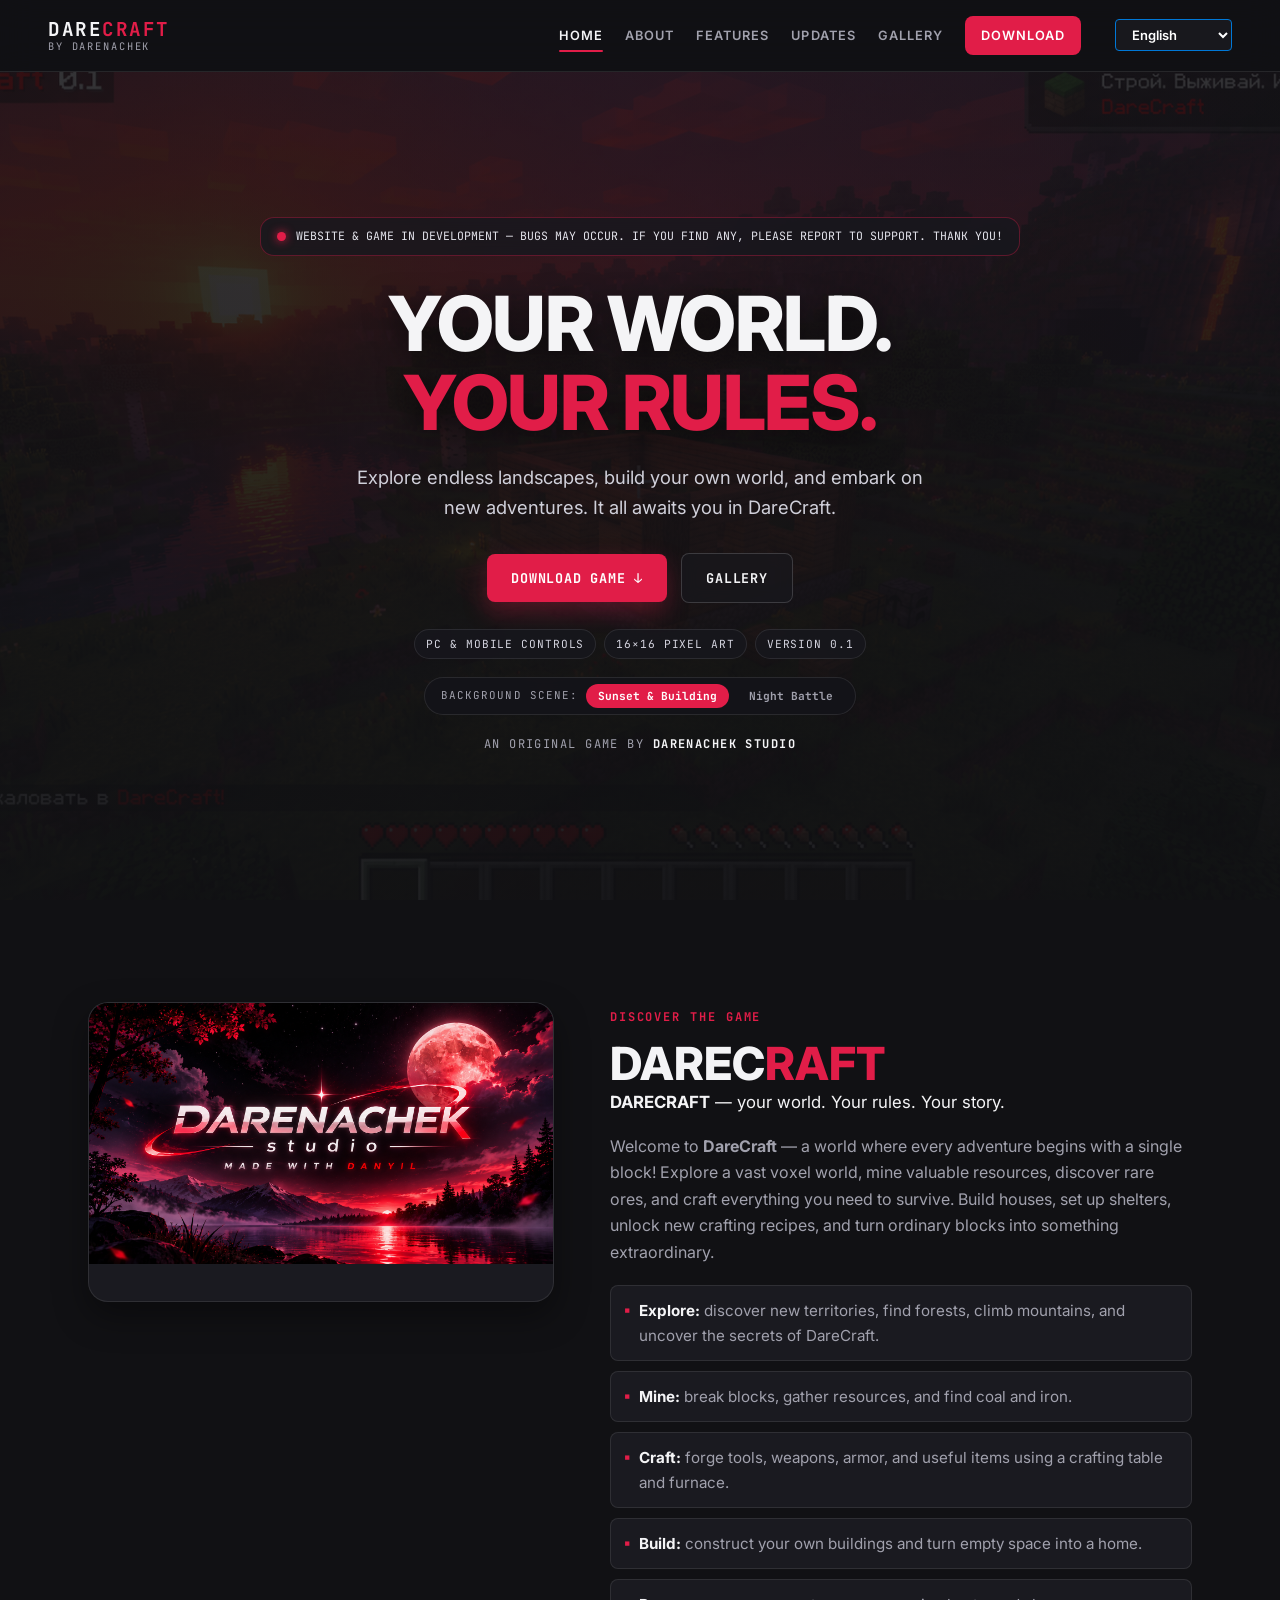
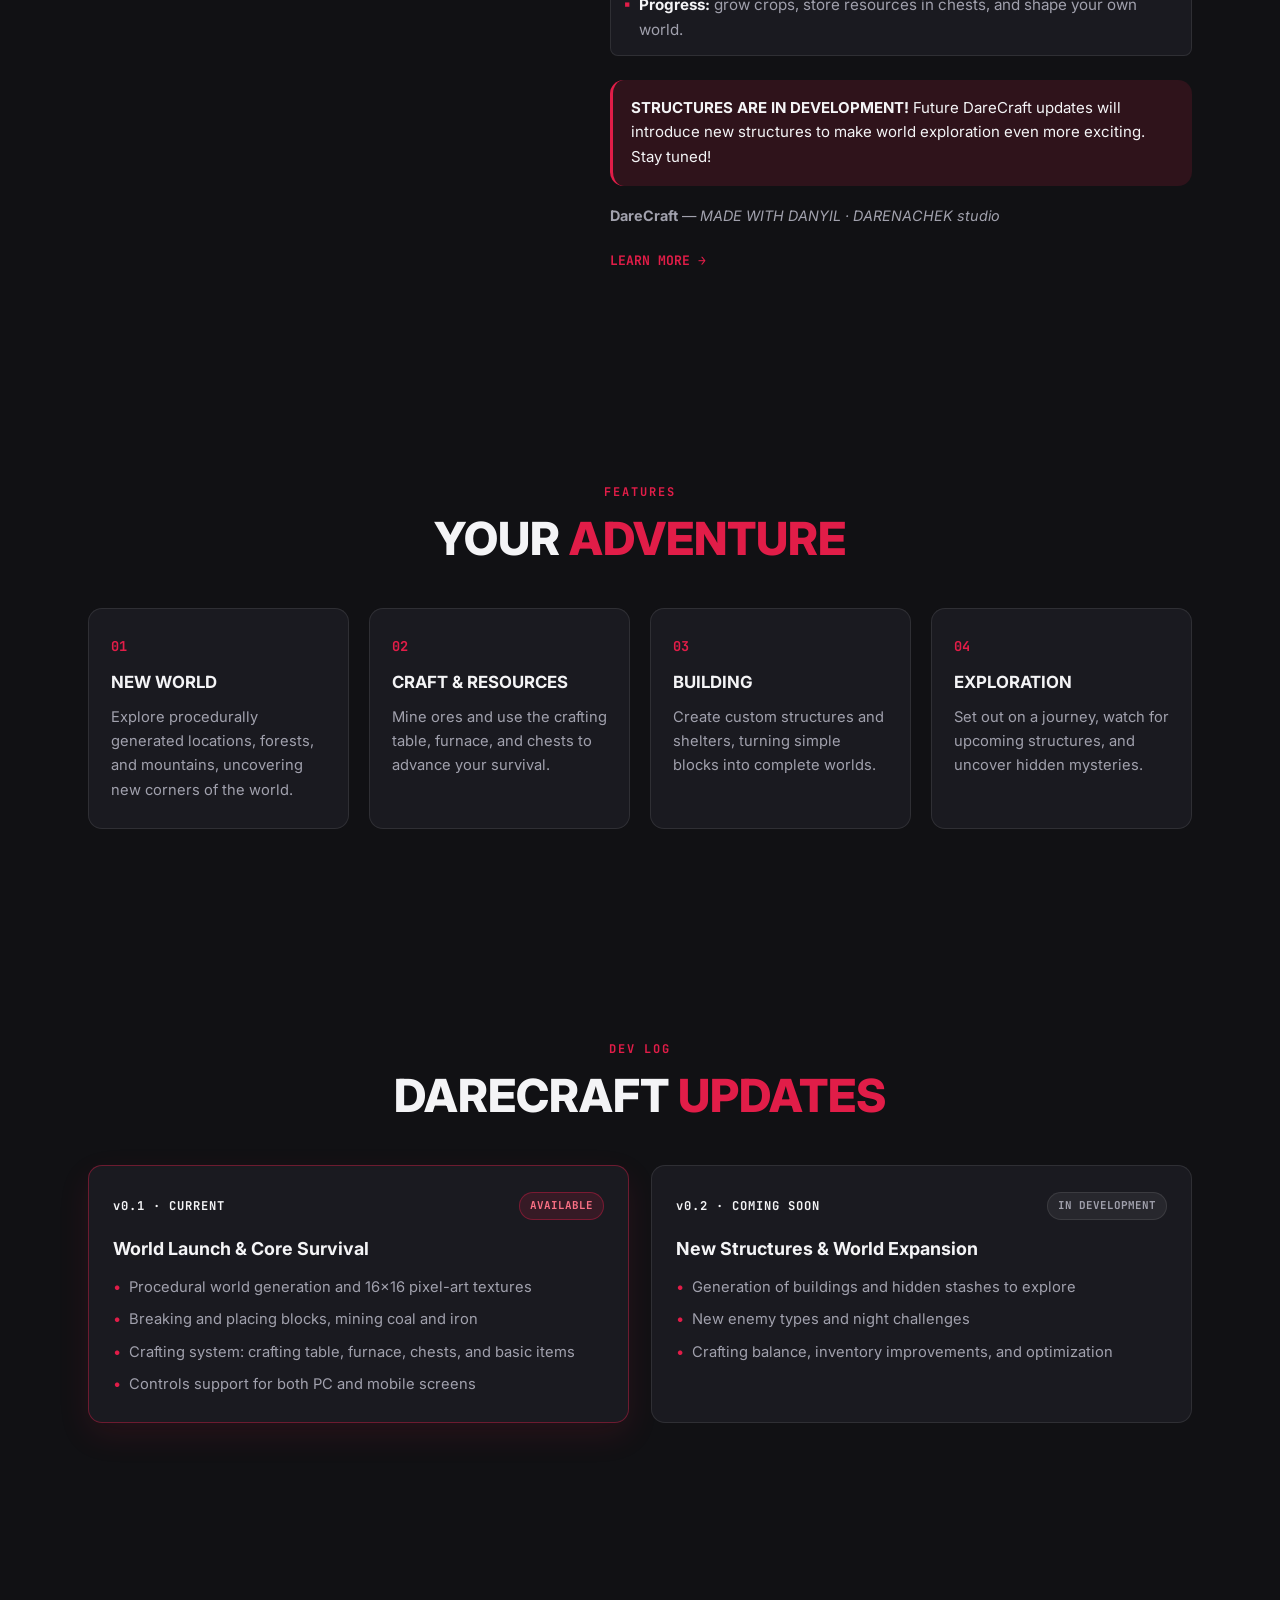
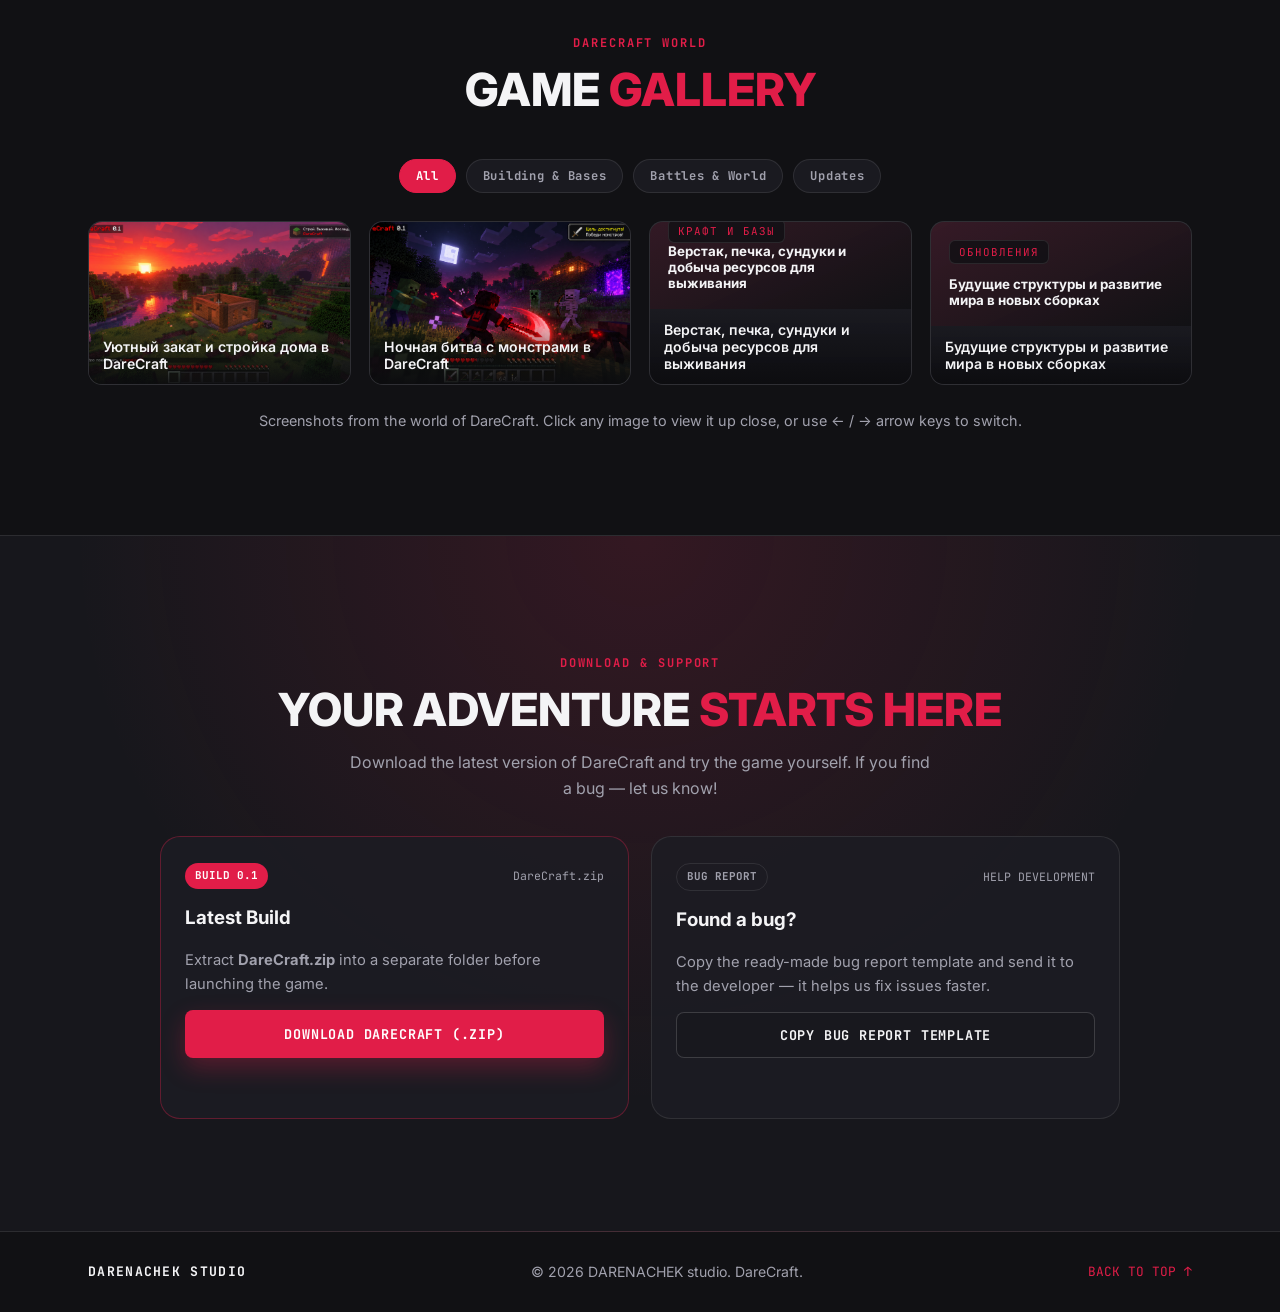
==== commit e37f9402: "Add files via upload" ====
--- a/index.html
+++ b/index.html
@@ -6,12 +6,47 @@
     <meta name="theme-color" content="#111114">
     <title>DareCraft — DARENACHEK studio</title>
     <meta name="description" content="Официальный сайт DareCraft от DARENACHEK studio. Твой мир. Твои правила.">
+    <link rel="icon" type="image/svg+xml" href="favicon.svg">
     <link rel="preconnect" href="https://fonts.googleapis.com">
     <link rel="preconnect" href="https://fonts.gstatic.com" crossorigin>
     <link href="https://fonts.googleapis.com/css2?family=Inter:wght@400;500;600;700;800&family=JetBrains+Mono:wght@500;700&display=swap" rel="stylesheet">
     <link rel="stylesheet" href="style.css">
+    <style>
+        .lang-select {
+            padding: 6px 12px;
+            font-family: 'Inter', sans-serif;
+            font-size: 13px;
+            font-weight: 600;
+            color: #ffffff;
+            background-color: #18181d;
+            border: 1.5px solid #0078d7;
+            border-radius: 4px;
+            outline: none;
+            cursor: pointer;
+            margin-left: 12px;
+            transition: border-color 0.2s, box-shadow 0.2s;
+        }
+        .lang-select:hover {
+            border-color: #3399ff;
+        }
+        .lang-select:focus {
+            box-shadow: 0 0 0 2px rgba(0, 120, 215, 0.35);
+        }
+        .lang-select option {
+            background-color: #18181d;
+            color: #ffffff;
+        }
+        @media (max-width: 900px) {
+            .lang-select {
+                margin: 10px 0 0 0;
+                width: fit-content;
+            }
+        }
+    </style>
 </head>
 <body>
+
+    <div class="scroll-progress" id="scrollProgress" aria-hidden="true"></div>
 
     <header class="header" id="header">
         <a href="#home" class="logo">
@@ -24,40 +59,51 @@
         </button>
 
         <nav class="navigation" id="navigation" aria-label="Основная навигация">
-            <a href="#home" class="nav-link active">ГЛАВНАЯ</a>
-            <a href="#about" class="nav-link">ОБ ИГРЕ</a>
-            <a href="#features" class="nav-link">ВОЗМОЖНОСТИ</a>
-            <a href="#gallery" class="nav-link">ГАЛЕРЕЯ</a>
-            <a href="#download" class="nav-link nav-download">СКАЧАТЬ</a>
+            <a href="#home" class="nav-link active" data-i18n="nav_home">ГЛАВНАЯ</a>
+            <a href="#about" class="nav-link" data-i18n="nav_about">ОБ ИГРЕ</a>
+            <a href="#features" class="nav-link" data-i18n="nav_features">ВОЗМОЖНОСТИ</a>
+            <a href="#updates" class="nav-link" data-i18n="nav_updates">ОБНОВЛЕНИЯ</a>
+            <a href="#gallery" class="nav-link" data-i18n="nav_gallery">ГАЛЕРЕЯ</a>
+            <a href="#download" class="nav-link nav-download" data-i18n="nav_download">СКАЧАТЬ</a>
+            <select id="lang-select" class="lang-select" aria-label="Выбор языка">
+                <option value="uk">Українська</option>
+                <option value="en">English</option>
+                <option value="ru">Русский</option>
+            </select>
         </nav>
     </header>
 
     <main>
         <section class="hero" id="home">
-            <div class="hero-glow" aria-hidden="true"></div>
             <div class="hero-content">
                 <div class="status" role="status">
                     <span class="status-dot" aria-hidden="true"></span>
-                    <span>САЙТ И ИГРА В РАЗРАБОТКЕ — МОГУТ БЫТЬ БАГИ. ЕСЛИ УВИДИТЕ, НАПИШИТЕ В ПОДДЕРЖКУ. СПАСИБО!</span>
+                    <span data-i18n="hero_status">САЙТ И ИГРА В РАЗРАБОТКЕ — МОГУТ БЫТЬ БАГИ. ЕСЛИ УВИДИТЕ, НАПИШИТЕ В ПОДДЕРЖКУ. СПАСИБО!</span>
                 </div>
 
                 <h1>YOUR WORLD.<br><span>YOUR RULES.</span></h1>
 
-                <p class="hero-lead">
+                <p class="hero-lead" data-i18n="hero_lead">
                     Исследуй бесконечные просторы, строй собственный мир
                     и отправляйся навстречу приключениям.
                     Всё это ждёт тебя в DareCraft.
                 </p>
 
                 <div class="hero-buttons">
-                    <a href="#download" class="btn btn-red">СКАЧАТЬ ИГРУ ↓</a>
-                    <a href="#gallery" class="btn btn-outline">ГАЛЕРЕЯ</a>
+                    <a href="#download" class="btn btn-red" data-i18n="hero_btn_download">СКАЧАТЬ ИГРУ ↓</a>
+                    <a href="#gallery" class="btn btn-outline" data-i18n="hero_btn_gallery">ГАЛЕРЕЯ</a>
                 </div>
 
                 <div class="hero-badges">
                     <span class="badge">PC &amp; MOBILE CONTROLS</span>
                     <span class="badge">16×16 PIXEL ART</span>
-                    <span class="badge">DEV BUILD</span>
+                    <span class="badge">VERSION 0.1</span>
+                </div>
+
+                <div class="hero-switcher" id="heroSwitcher" role="group" aria-label="Выбор фоновой сцены">
+                    <span class="switcher-label" data-i18n="hero_scene_label">СЦЕНА ФОНА:</span>
+                    <button type="button" class="scene-btn active" data-scene="0" data-i18n="hero_scene_0">Закат и стройка</button>
+                    <button type="button" class="scene-btn" data-scene="1" data-i18n="hero_scene_1">Ночная битва</button>
                 </div>
 
                 <div class="hero-signature">
@@ -66,95 +112,131 @@
             </div>
         </section>
 
-        <section class="section about" id="about">
+        <section class="section about reveal" id="about">
             <div class="about-image">
                 <img src="assets/studio-bg.png" alt="DARENACHEK studio — мир DareCraft" onerror="this.parentElement.classList.add('is-fallback')">
                 <div class="image-fallback" aria-hidden="true">
                     <span class="fallback-tag">DARENACHEK STUDIO</span>
                     <strong>DARECRAFT WORLD</strong>
-                    <small>Положите свой баннер в <code>assets/studio-bg.png</code></small>
+                    <small data-i18n-html="about_fallback_hint">Положите свой баннер в <code>assets/studio-bg.png</code></small>
                 </div>
             </div>
 
             <div class="about-text">
-                <span class="section-label">ЗНАКОМЬСЯ С ИГРОЙ</span>
+                <span class="section-label" data-i18n="about_label">ЗНАКОМЬСЯ С ИГРОЙ</span>
                 <h2>DAREC<span>RAFT</span></h2>
-                <p class="about-tagline">
+                <p class="about-tagline" data-i18n-html="about_tagline">
                     <strong>DARECRAFT</strong> — твой мир. Твои правила. Твоя история.
                 </p>
-                <p>
+                <p data-i18n-html="about_desc">
                     Добро пожаловать в <strong>DareCraft</strong> — мир, где каждое приключение начинается с одного блока!
                     Исследуй огромный кубический мир, добывай ценные ресурсы, находи редкие руды и создавай всё необходимое для выживания. Строй собственные дома, обустраивай убежища, открывай новые возможности крафта и превращай обычные блоки в нечто удивительное.
                 </p>
 
                 <ul class="about-list">
-                    <li><strong>Исследуй:</strong> открывай новые территории, находи леса, исследуй горы и узнавай, какие секреты скрывает мир DareCraft.</li>
-                    <li><strong>Добывай:</strong> ломай блоки, собирай ресурсы, находи уголь и железо.</li>
-                    <li><strong>Создавай:</strong> изготавливай инструменты, оружие, броню и полезные предметы на верстаке и в печке.</li>
-                    <li><strong>Строй:</strong> возводи собственные постройки и превращай пустое пространство в дом.</li>
-                    <li><strong>Развивайся:</strong> выращивай урожай, храни ресурсы в сундуках и создавай свой собственный мир.</li>
+                    <li data-i18n-html="about_li_1"><strong>Исследуй:</strong> открывай новые территории, находи леса, исследуй горы и узнавай, какие секреты скрывает мир DareCraft.</li>
+                    <li data-i18n-html="about_li_2"><strong>Добывай:</strong> ломай блоки, собирай ресурсы, находи уголь и железо.</li>
+                    <li data-i18n-html="about_li_3"><strong>Создавай:</strong> изготавливай инструменты, оружие, броню и полезные предметы на верстаке и в печке.</li>
+                    <li data-i18n-html="about_li_4"><strong>Строй:</strong> возводи собственные постройки и превращай пустое пространство в дом.</li>
+                    <li data-i18n-html="about_li_5"><strong>Развивайся:</strong> выращивай урожай, храни ресурсы в сундуках и создавай свой собственный мир.</li>
                 </ul>
 
-                <div class="dev-callout">
+                <div class="dev-callout" data-i18n-html="about_callout">
                     <strong>СТРУКТУРЫ УЖЕ В РАЗРАБОТКЕ!</strong> В будущих обновлениях DareCraft появятся новые структуры, которые сделают исследование мира ещё интереснее. Следи за обновлениями!
                 </div>
 
                 <p class="about-credit">
                     <strong>DareCraft</strong> — <em>MADE WITH DANYIL · DARENACHEK studio</em>
                 </p>
-                <a href="#features" class="text-link">УЗНАТЬ БОЛЬШЕ →</a>
+                <a href="#features" class="text-link" data-i18n="about_more">УЗНАТЬ БОЛЬШЕ →</a>
             </div>
         </section>
 
-        <section class="section features" id="features">
+        <section class="section features reveal" id="features">
             <div class="section-header-center">
-                <span class="section-label">ВОЗМОЖНОСТИ</span>
-                <h2>ТВОЁ <span>ПРИКЛЮЧЕНИЕ</span></h2>
+                <span class="section-label" data-i18n="features_label">ВОЗМОЖНОСТИ</span>
+                <h2 data-i18n-html="features_title">ТВОЁ <span>ПРИКЛЮЧЕНИЕ</span></h2>
             </div>
 
             <div class="feature-grid">
                 <article class="feature-card">
                     <div class="feature-number">01</div>
-                    <h3>НОВЫЙ МИР</h3>
-                    <p>Исследуй процедурно генерируемые локации, леса и горы, открывая новые уголки мира.</p>
+                    <h3 data-i18n="feat_1_title">НОВЫЙ МИР</h3>
+                    <p data-i18n="feat_1_desc">Исследуй процедурно генерируемые локации, леса и горы, открывая новые уголки мира.</p>
                 </article>
 
                 <article class="feature-card">
                     <div class="feature-number">02</div>
-                    <h3>КРАФТ И РЕСУРСЫ</h3>
-                    <p>Добывай руды, пользуйся верстаком, печкой и сундуками, чтобы развивать выживание.</p>
+                    <h3 data-i18n="feat_2_title">КРАФТ И РЕСУРСЫ</h3>
+                    <p data-i18n="feat_2_desc">Добывай руды, пользуйся верстаком, печкой и сундуками, чтобы развивать выживание.</p>
                 </article>
 
                 <article class="feature-card">
                     <div class="feature-number">03</div>
-                    <h3>СТРОИТЕЛЬСТВО</h3>
-                    <p>Создавай собственные постройки, убежища и превращай блоки в готовые миры.</p>
+                    <h3 data-i18n="feat_3_title">СТРОИТЕЛЬСТВО</h3>
+                    <p data-i18n="feat_3_desc">Создавай собственные постройки, убежища и превращай блоки в готовые миры.</p>
                 </article>
 
                 <article class="feature-card">
                     <div class="feature-number">04</div>
-                    <h3>ИССЛЕДОВАНИЕ</h3>
-                    <p>Отправляйся в путешествие, следи за будущими структурами и находи новые тайны.</p>
+                    <h3 data-i18n="feat_4_title">ИССЛЕДОВАНИЕ</h3>
+                    <p data-i18n="feat_4_desc">Отправляйся в путешествие, следи за будущими структурами и находи новые тайны.</p>
                 </article>
             </div>
         </section>
 
-        <section class="section gallery" id="gallery">
+        <section class="section updates reveal" id="updates">
             <div class="section-header-center">
-                <span class="section-label">МИР DARECRAFT</span>
-                <h2>ГАЛЕРЕЯ <span>ИГРЫ</span></h2>
+                <span class="section-label" data-i18n="updates_label">ЖУРНАЛ РАЗРАБОТКИ</span>
+                <h2 data-i18n-html="updates_title">ОБНОВЛЕНИЯ <span>DARECRAFT</span></h2>
+            </div>
+
+            <div class="updates-grid">
+                <article class="update-card is-current">
+                    <div class="update-top">
+                        <span class="update-version" data-i18n="upd_1_ver">v0.1 · АКТУАЛЬНАЯ</span>
+                        <span class="update-status live" data-i18n="upd_1_status">ДОСТУПНА</span>
+                    </div>
+                    <h3 data-i18n="upd_1_title">Старт мира и базовое выживание</h3>
+                    <ul>
+                        <li data-i18n="upd_1_li_1">Процедурная генерация мира и 16×16 пиксельные текстуры</li>
+                        <li data-i18n="upd_1_li_2">Разрушение и установка блоков, добыча угля и железа</li>
+                        <li data-i18n="upd_1_li_3">Система крафта: верстак, печка, сундуки и базовые предметы</li>
+                        <li data-i18n="upd_1_li_4">Поддержка управления на ПК и мобильных экранах</li>
+                    </ul>
+                </article>
+
+                <article class="update-card">
+                    <div class="update-top">
+                        <span class="update-version" data-i18n="upd_2_ver">v0.2 · СКОРО</span>
+                        <span class="update-status wip" data-i18n="upd_2_status">В РАЗРАБОТКЕ</span>
+                    </div>
+                    <h3 data-i18n="upd_2_title">Новые структуры и расширение мира</h3>
+                    <ul>
+                        <li data-i18n="upd_2_li_1">Генерация построек и тайников для исследования</li>
+                        <li data-i18n="upd_2_li_2">Новые виды противников и ночные испытания</li>
+                        <li data-i18n="upd_2_li_3">Доработка баланса крафта, инвентаря и оптимизации</li>
+                    </ul>
+                </article>
+            </div>
+        </section>
+
+        <section class="section gallery reveal" id="gallery">
+            <div class="section-header-center">
+                <span class="section-label" data-i18n="gallery_label">МИР DARECRAFT</span>
+                <h2 data-i18n-html="gallery_title">ГАЛЕРЕЯ <span>ИГРЫ</span></h2>
             </div>
 
             <div class="gallery-filters" role="group" aria-label="Фильтр скриншотов">
-                <button type="button" class="filter-btn active" data-filter="all">Все</button>
-                <button type="button" class="filter-btn" data-filter="world">Мир</button>
-                <button type="button" class="filter-btn" data-filter="crafting">Крафт и базы</button>
-                <button type="button" class="filter-btn" data-filter="updates">Обновления</button>
+                <button type="button" class="filter-btn active" data-filter="all" data-i18n="gal_filter_all">Все</button>
+                <button type="button" class="filter-btn" data-filter="crafting" data-i18n="gal_filter_crafting">Стройка и базы</button>
+                <button type="button" class="filter-btn" data-filter="world" data-i18n="gal_filter_world">Битвы и мир</button>
+                <button type="button" class="filter-btn" data-filter="updates" data-i18n="gal_filter_updates">Обновления</button>
             </div>
 
             <div class="gallery-grid" id="galleryGrid"></div>
 
-            <p class="gallery-note">
+            <p class="gallery-note" data-i18n="gallery_note">
                 Скриншоты из мира DareCraft. Нажми на изображение, чтобы рассмотреть его поближе, или используй стрелки ← / → для переключения.
             </p>
         </section>
@@ -170,7 +252,7 @@
                 <div class="gallery-viewer-stage">
                     <img id="galleryViewerImage" src="" alt="Скриншот DareCraft">
                     <div class="viewer-fallback" id="galleryViewerFallback" aria-hidden="true">
-                        <span id="galleryViewerFallbackTitle">Скриншот DareCraft</span>
+                        <span id="galleryViewerFallbackTitle" data-i18n="gal_fallback">Скриншот DareCraft</span>
                         <small id="galleryViewerFallbackPath"></small>
                     </div>
                 </div>
@@ -181,19 +263,37 @@
             </div>
         </div>
 
-        <section class="download" id="download">
-            <span class="section-label">СКАЧАТЬ</span>
-            <h2>ТВОЁ ПРИКЛЮЧЕНИЕ <span>НАЧНЁТСЯ ЗДЕСЬ</span></h2>
-            <p>Скачай актуальную версию DareCraft и попробуй игру сам. Если найдёшь баг — дай знать!</p>
-
-            <div class="download-box">
-                <a href="assets/downloads/DareCraft.zip" download="DareCraft.zip" class="btn btn-red" id="downloadBtn">
-                    СКАЧАТЬ DARECRAFT (.ZIP)
-                </a>
-                <p class="download-hint">
-                    Распакуйте архив <strong>DareCraft.zip</strong> перед запуском. Если заметили баг — сохраните скриншот и описание шагов.
-                </p>
-                <div class="download-feedback" id="downloadFeedback" role="status" aria-live="polite"></div>
+        <section class="download reveal" id="download">
+            <span class="section-label" data-i18n="dl_label">СКАЧАТЬ И ПОДДЕРЖКА</span>
+            <h2 data-i18n-html="dl_title">ТВОЁ ПРИКЛЮЧЕНИЕ <span>НАЧНЁТСЯ ЗДЕСЬ</span></h2>
+            <p data-i18n="dl_desc">Скачай актуальную версию DareCraft и попробуй игру сам. Если найдёшь баг — дай знать!</p>
+
+            <div class="download-layout">
+                <div class="release-card">
+                    <div class="release-meta">
+                        <span class="release-badge">BUILD 0.1</span>
+                        <span class="release-file">DareCraft.zip</span>
+                    </div>
+                    <h3 data-i18n="dl_card_title">Актуальная сборка</h3>
+                    <p data-i18n-html="dl_card_desc">Распакуйте архив <strong>DareCraft.zip</strong> в отдельную папку перед запуском игры.</p>
+                    <a href="assets/downloads/DareCraft.zip" download="DareCraft.zip" class="btn btn-red" id="downloadBtn" data-i18n="dl_btn">
+                        СКАЧАТЬ DARECRAFT (.ZIP)
+                    </a>
+                    <div class="download-feedback" id="downloadFeedback" role="status" aria-live="polite"></div>
+                </div>
+
+                <div class="bug-card">
+                    <div class="release-meta">
+                        <span class="release-badge outline">BUG REPORT</span>
+                        <span class="release-file" data-i18n="bug_card_tag">ПОМОЩЬ РАЗРАБОТКЕ</span>
+                    </div>
+                    <h3 data-i18n="bug_card_title">Нашли баг?</h3>
+                    <p data-i18n="bug_card_desc">Скопируйте готовый шаблон отчёта об ошибке и отправьте его разработчику — это поможет быстрее исправить баг.</p>
+                    <button type="button" class="btn btn-outline" id="copyBugBtn" data-i18n="bug_btn">
+                        СКОПИРОВАТЬ ШАБЛОН БАГ-РЕПОРТА
+                    </button>
+                    <div class="download-feedback" id="bugFeedback" role="status" aria-live="polite"></div>
+                </div>
             </div>
         </section>
     </main>
@@ -201,9 +301,271 @@
     <footer class="footer">
         <a href="#home" class="footer-logo">DARENACHEK STUDIO</a>
         <p>© <span id="year"></span> DARENACHEK studio. DareCraft.</p>
-        <a href="#home" class="footer-top">НАВЕРХ ↑</a>
+        <a href="#home" class="footer-top" data-i18n="footer_top">НАВЕРХ ↑</a>
     </footer>
 
     <script src="script.js"></script>
+    <script>
+        (function () {
+            const TRANSLATIONS = {
+                uk: {
+                    meta_desc: "Офіційний сайт DareCraft від DARENACHEK studio. Твій світ. Твої правила.",
+                    nav_home: "ГОЛОВНА",
+                    nav_about: "ПРО ГРУ",
+                    nav_features: "МОЖЛИВОСТІ",
+                    nav_updates: "ОНОВЛЕННЯ",
+                    nav_gallery: "ГАЛЕРЕЯ",
+                    nav_download: "ЗАВАНТАЖИТИ",
+                    hero_status: "САЙТ І ГРА В РОЗРОБЦІ — МОЖУТЬ БУТИ БАГИ. ЯКЩО ПОБАЧИТЕ, НАПИШІТЬ У ПІДТРИМКУ. ДЯКУЄМО!",
+                    hero_lead: "Досліджуй безмежні простори, будуй власний світ і вирушай назустріч пригодам. Усе це чекає на тебе в DareCraft.",
+                    hero_btn_download: "ЗАВАНТАЖИТИ ГРУ ↓",
+                    hero_btn_gallery: "ГАЛЕРЕЯ",
+                    hero_scene_label: "СЦЕНА ФОНУ:",
+                    hero_scene_0: "Захід сонця і будівництво",
+                    hero_scene_1: "Нічна битва",
+                    about_fallback_hint: "Покладіть свій банер у <code>assets/studio-bg.png</code>",
+                    about_label: "ЗНАЙОМСЯ З ГРОЮ",
+                    about_tagline: "<strong>DARECRAFT</strong> — твій світ. Твої правила. Твоя історія.",
+                    about_desc: "Ласкаво просимо до <strong>DareCraft</strong> — світу, де кожна пригода починається з одного блоку! Досліджуй величезний кубічний світ, добувай цінні ресурси, знаходь рідкісні руди та створюй усе необхідне для виживання. Будуй власні будинки, облаштовуй укриття, відкривай нові можливості крафту та перетворюй звичайні блоки на щось дивовижне.",
+                    about_li_1: "<strong>Досліджуй:</strong> відкривай нові території, знаходь ліси, досліджуй гори та дізнавайся, які секрети приховує світ DareCraft.",
+                    about_li_2: "<strong>Добувай:</strong> ламай блоки, збирай ресурси, знаходь вугілля та залізо.",
+                    about_li_3: "<strong>Створюй:</strong> виготовляй інструменти, зброю, броню та корисні предмети на верстаку і в печі.",
+                    about_li_4: "<strong>Будуй:</strong> зводь власні споруди та перетворюй порожній простір на дім.",
+                    about_li_5: "<strong>Розвивайся:</strong> вирощуй урожай, зберігай ресурси у скринях та створюй свій власний світ.",
+                    about_callout: "<strong>СТРУКТУРИ ВЖЕ В РОЗРОБЦІ!</strong> У майбутніх оновленнях DareCraft з’являться нові структури, які зроблять дослідження світу ще цікавішим. Стеж за оновленнями!",
+                    about_more: "ДІЗНАТИСЯ БІЛЬШЕ →",
+                    features_label: "МОЖЛИВОСТІ",
+                    features_title: "ТВОЯ <span>ПРИГОДА</span>",
+                    feat_1_title: "НОВИЙ СВІТ",
+                    feat_1_desc: "Досліджуй процедурно генеровані локації, ліси та гори, відкриваючи нові куточки світу.",
+                    feat_2_title: "КРАФТ І РЕСУРСИ",
+                    feat_2_desc: "Добувай руди, користуйся верстаком, піччю та скринями, щоб розвивати виживання.",
+                    feat_3_title: "БУДІВНИЦТВО",
+                    feat_3_desc: "Створюй власні споруди, укриття та перетворюй блоки на готові світи.",
+                    feat_4_title: "ДОСЛІДЖЕННЯ",
+                    feat_4_desc: "Вирушай у подорож, стеж за майбутніми структурами та знаходь нові таємниці.",
+                    updates_label: "ЖУРНАЛ РОЗРОБКИ",
+                    updates_title: "ОНОВЛЕННЯ <span>DARECRAFT</span>",
+                    upd_1_ver: "v0.1 · АКТУАЛЬНА",
+                    upd_1_status: "ДОСТУПНА",
+                    upd_1_title: "Старт світу та базове виживання",
+                    upd_1_li_1: "Процедурна генерація світу та 16×16 піксельні текстури",
+                    upd_1_li_2: "Руйнування і встановлення блоків, видобуток вугілля та заліза",
+                    upd_1_li_3: "Система крафту: верстак, піч, скрині та базові предмети",
+                    upd_1_li_4: "Підтримка керування на ПК та мобільних екранах",
+                    upd_2_ver: "v0.2 · СКОРО",
+                    upd_2_status: "В РОЗРОБЦІ",
+                    upd_2_title: "Нові структури та розширення світу",
+                    upd_2_li_1: "Генерація споруд і схованок для дослідження",
+                    upd_2_li_2: "Нові види супротивників та нічні випробування",
+                    upd_2_li_3: "Доопрацювання балансу крафту, інвентарю та оптимізації",
+                    gallery_label: "СВІТ DARECRAFT",
+                    gallery_title: "ГАЛЕРЕЯ <span>ГРИ</span>",
+                    gal_filter_all: "Усі",
+                    gal_filter_crafting: "Будівництво і бази",
+                    gal_filter_world: "Битви і світ",
+                    gal_filter_updates: "Оновлення",
+                    gallery_note: "Скріншоти зі світу DareCraft. Натисни на зображення, щоб роздивитися його ближче, або використовуй стрілки ← / → для перемикання.",
+                    gal_fallback: "Скріншот DareCraft",
+                    dl_label: "ЗАВАНТАЖИТИ ТА ПІДТРИМКА",
+                    dl_title: "ТВОЯ ПРИГОДА <span>ПОЧНЕТЬСЯ ТУТ</span>",
+                    dl_desc: "Завантаж актуальну версію DareCraft і спробуй гру сам. Якщо знайдеш баг — дай знати!",
+                    dl_card_title: "Актуальна збірка",
+                    dl_card_desc: "Розпакуйте архів <strong>DareCraft.zip</strong> в окрему папку перед запуском гри.",
+                    dl_btn: "ЗАВАНТАЖИТИ DARECRAFT (.ZIP)",
+                    bug_card_tag: "ДОПОМОГА РОЗРОБЦІ",
+                    bug_card_title: "Знайшли баг?",
+                    bug_card_desc: "Скопіюйте готовий шаблон звіту про помилку та надішліть його розробнику — це допоможе швидше виправити баг.",
+                    bug_btn: "СКОПІЮВАТИ ШАБЛОН БАГ-РЕПОРТУ",
+                    footer_top: "НАГОРУ ↑"
+                },
+                en: {
+                    meta_desc: "Official DareCraft website by DARENACHEK studio. Your World. Your Rules.",
+                    nav_home: "HOME",
+                    nav_about: "ABOUT",
+                    nav_features: "FEATURES",
+                    nav_updates: "UPDATES",
+                    nav_gallery: "GALLERY",
+                    nav_download: "DOWNLOAD",
+                    hero_status: "WEBSITE & GAME IN DEVELOPMENT — BUGS MAY OCCUR. IF YOU FIND ANY, PLEASE REPORT TO SUPPORT. THANK YOU!",
+                    hero_lead: "Explore endless landscapes, build your own world, and embark on new adventures. It all awaits you in DareCraft.",
+                    hero_btn_download: "DOWNLOAD GAME ↓",
+                    hero_btn_gallery: "GALLERY",
+                    hero_scene_label: "BACKGROUND SCENE:",
+                    hero_scene_0: "Sunset & Building",
+                    hero_scene_1: "Night Battle",
+                    about_fallback_hint: "Place your banner at <code>assets/studio-bg.png</code>",
+                    about_label: "DISCOVER THE GAME",
+                    about_tagline: "<strong>DARECRAFT</strong> — your world. Your rules. Your story.",
+                    about_desc: "Welcome to <strong>DareCraft</strong> — a world where every adventure begins with a single block! Explore a vast voxel world, mine valuable resources, discover rare ores, and craft everything you need to survive. Build houses, set up shelters, unlock new crafting recipes, and turn ordinary blocks into something extraordinary.",
+                    about_li_1: "<strong>Explore:</strong> discover new territories, find forests, climb mountains, and uncover the secrets of DareCraft.",
+                    about_li_2: "<strong>Mine:</strong> break blocks, gather resources, and find coal and iron.",
+                    about_li_3: "<strong>Craft:</strong> forge tools, weapons, armor, and useful items using a crafting table and furnace.",
+                    about_li_4: "<strong>Build:</strong> construct your own buildings and turn empty space into a home.",
+                    about_li_5: "<strong>Progress:</strong> grow crops, store resources in chests, and shape your own world.",
+                    about_callout: "<strong>STRUCTURES ARE IN DEVELOPMENT!</strong> Future DareCraft updates will introduce new structures to make world exploration even more exciting. Stay tuned!",
+                    about_more: "LEARN MORE →",
+                    features_label: "FEATURES",
+                    features_title: "YOUR <span>ADVENTURE</span>",
+                    feat_1_title: "NEW WORLD",
+                    feat_1_desc: "Explore procedurally generated locations, forests, and mountains, uncovering new corners of the world.",
+                    feat_2_title: "CRAFT & RESOURCES",
+                    feat_2_desc: "Mine ores and use the crafting table, furnace, and chests to advance your survival.",
+                    feat_3_title: "BUILDING",
+                    feat_3_desc: "Create custom structures and shelters, turning simple blocks into complete worlds.",
+                    feat_4_title: "EXPLORATION",
+                    feat_4_desc: "Set out on a journey, watch for upcoming structures, and uncover hidden mysteries.",
+                    updates_label: "DEV LOG",
+                    updates_title: "DARECRAFT <span>UPDATES</span>",
+                    upd_1_ver: "v0.1 · CURRENT",
+                    upd_1_status: "AVAILABLE",
+                    upd_1_title: "World Launch & Core Survival",
+                    upd_1_li_1: "Procedural world generation and 16×16 pixel-art textures",
+                    upd_1_li_2: "Breaking and placing blocks, mining coal and iron",
+                    upd_1_li_3: "Crafting system: crafting table, furnace, chests, and basic items",
+                    upd_1_li_4: "Controls support for both PC and mobile screens",
+                    upd_2_ver: "v0.2 · COMING SOON",
+                    upd_2_status: "IN DEVELOPMENT",
+                    upd_2_title: "New Structures & World Expansion",
+                    upd_2_li_1: "Generation of buildings and hidden stashes to explore",
+                    upd_2_li_2: "New enemy types and night challenges",
+                    upd_2_li_3: "Crafting balance, inventory improvements, and optimization",
+                    gallery_label: "DARECRAFT WORLD",
+                    gallery_title: "GAME <span>GALLERY</span>",
+                    gal_filter_all: "All",
+                    gal_filter_crafting: "Building & Bases",
+                    gal_filter_world: "Battles & World",
+                    gal_filter_updates: "Updates",
+                    gallery_note: "Screenshots from the world of DareCraft. Click any image to view it up close, or use ← / → arrow keys to switch.",
+                    gal_fallback: "DareCraft Screenshot",
+                    dl_label: "DOWNLOAD & SUPPORT",
+                    dl_title: "YOUR ADVENTURE <span>STARTS HERE</span>",
+                    dl_desc: "Download the latest version of DareCraft and try the game yourself. If you find a bug — let us know!",
+                    dl_card_title: "Latest Build",
+                    dl_card_desc: "Extract <strong>DareCraft.zip</strong> into a separate folder before launching the game.",
+                    dl_btn: "DOWNLOAD DARECRAFT (.ZIP)",
+                    bug_card_tag: "HELP DEVELOPMENT",
+                    bug_card_title: "Found a bug?",
+                    bug_card_desc: "Copy the ready-made bug report template and send it to the developer — it helps us fix issues faster.",
+                    bug_btn: "COPY BUG REPORT TEMPLATE",
+                    footer_top: "BACK TO TOP ↑"
+                },
+                ru: {
+                    meta_desc: "Официальный сайт DareCraft от DARENACHEK studio. Твой мир. Твои правила.",
+                    nav_home: "ГЛАВНАЯ",
+                    nav_about: "ОБ ИГРЕ",
+                    nav_features: "ВОЗМОЖНОСТИ",
+                    nav_updates: "ОБНОВЛЕНИЯ",
+                    nav_gallery: "ГАЛЕРЕЯ",
+                    nav_download: "СКАЧАТЬ",
+                    hero_status: "САЙТ И ИГРА В РАЗРАБОТКЕ — МОГУТ БЫТЬ БАГИ. ЕСЛИ УВИДИТЕ, НАПИШИТЕ В ПОДДЕРЖКУ. СПАСИБО!",
+                    hero_lead: "Исследуй бесконечные просторы, строй собственный мир и отправляйся навстречу приключениям. Всё это ждёт тебя в DareCraft.",
+                    hero_btn_download: "СКАЧАТЬ ИГРУ ↓",
+                    hero_btn_gallery: "ГАЛЕРЕЯ",
+                    hero_scene_label: "СЦЕНА ФОНА:",
+                    hero_scene_0: "Закат и стройка",
+                    hero_scene_1: "Ночная битва",
+                    about_fallback_hint: "Положите свой баннер в <code>assets/studio-bg.png</code>",
+                    about_label: "ЗНАКОМЬСЯ С ИГРОЙ",
+                    about_tagline: "<strong>DARECRAFT</strong> — твой мир. Твои правила. Твоя история.",
+                    about_desc: "Добро пожаловать в <strong>DareCraft</strong> — мир, где каждое приключение начинается с одного блока! Исследуй огромный кубический мир, добывай ценные ресурсы, находи редкие руды и создавай всё необходимое для выживания. Строй собственные дома, обустраивай убежища, открывай новые возможности крафта и превращай обычные блоки в нечто удивительное.",
+                    about_li_1: "<strong>Исследуй:</strong> открывай новые территории, находи леса, исследуй горы и узнавай, какие секреты скрывает мир DareCraft.",
+                    about_li_2: "<strong>Добывай:</strong> ломай блоки, собирай ресурсы, находи уголь и железо.",
+                    about_li_3: "<strong>Создавай:</strong> изготавливай инструменты, оружие, броню и полезные предметы на верстаке и в печке.",
+                    about_li_4: "<strong>Строй:</strong> возводи собственные постройки и превращай пустое пространство в дом.",
+                    about_li_5: "<strong>Развивайся:</strong> выращивай урожай, храни ресурсы в сундуках и создавай свой собственный мир.",
+                    about_callout: "<strong>СТРУКТУРЫ УЖЕ В РАЗРАБОТКЕ!</strong> В будущих обновлениях DareCraft появятся новые структуры, которые сделают исследование мира ещё интереснее. Следи за обновлениями!",
+                    about_more: "УЗНАТЬ БОЛЬШЕ →",
+                    features_label: "ВОЗМОЖНОСТИ",
+                    features_title: "ТВОЁ <span>ПРИКЛЮЧЕНИЕ</span>",
+                    feat_1_title: "НОВЫЙ МИР",
+                    feat_1_desc: "Исследуй процедурно генерируемые локации, леса и горы, открывая новые уголки мира.",
+                    feat_2_title: "КРАФТ И РЕСУРСЫ",
+                    feat_2_desc: "Добывай руды, пользуйся верстаком, печкой и сундуками, чтобы развивать выживание.",
+                    feat_3_title: "СТРОИТЕЛЬСТВО",
+                    feat_3_desc: "Создавай собственные постройки, убежища и превращай блоки в готовые миры.",
+                    feat_4_title: "ИССЛЕДОВАНИЕ",
+                    feat_4_desc: "Отправляйся в путешествие, следи за будущими структурами и находи новые тайны.",
+                    updates_label: "ЖУРНАЛ РАЗРАБОТКИ",
+                    updates_title: "ОБНОВЛЕНИЯ <span>DARECRAFT</span>",
+                    upd_1_ver: "v0.1 · АКТУАЛЬНАЯ",
+                    upd_1_status: "ДОСТУПНА",
+                    upd_1_title: "Старт мира и базовое выживание",
+                    upd_1_li_1: "Процедурная генерация мира и 16×16 пиксельные текстуры",
+                    upd_1_li_2: "Разрушение и установка блоков, добыча угля и железа",
+                    upd_1_li_3: "Система крафта: верстак, печка, сундуки и базовые предметы",
+                    upd_1_li_4: "Поддержка управления на ПК и мобильных экранах",
+                    upd_2_ver: "v0.2 · СКОРО",
+                    upd_2_status: "В РАЗРАБОТКЕ",
+                    upd_2_title: "Новые структуры и расширение мира",
+                    upd_2_li_1: "Генерация построек и тайников для исследования",
+                    upd_2_li_2: "Новые виды противников и ночные испытания",
+                    upd_2_li_3: "Доработка баланса крафта, инвентаря и оптимизации",
+                    gallery_label: "МИР DARECRAFT",
+                    gallery_title: "ГАЛЕРЕЯ <span>ИГРЫ</span>",
+                    gal_filter_all: "Все",
+                    gal_filter_crafting: "Стройка и базы",
+                    gal_filter_world: "Битвы и мир",
+                    gal_filter_updates: "Обновления",
+                    gallery_note: "Скриншоты из мира DareCraft. Нажми на изображение, чтобы рассмотреть его поближе, или используй стрелки ← / → для переключения.",
+                    gal_fallback: "Скриншот DareCraft",
+                    dl_label: "СКАЧАТЬ И ПОДДЕРЖКА",
+                    dl_title: "ТВОЁ ПРИКЛЮЧЕНИЕ <span>НАЧНЁТСЯ ЗДЕСЬ</span>",
+                    dl_desc: "Скачай актуальную версию DareCraft и попробуй игру сам. Если найдёшь баг — дай знать!",
+                    dl_card_title: "Актуальная сборка",
+                    dl_card_desc: "Распакуйте архив <strong>DareCraft.zip</strong> в отдельную папку перед запуском игры.",
+                    dl_btn: "СКАЧАТЬ DARECRAFT (.ZIP)",
+                    bug_card_tag: "ПОМОЩЬ РАЗРАБОТКЕ",
+                    bug_card_title: "Нашли баг?",
+                    bug_card_desc: "Скопируйте готовый шаблон отчёта об ошибке и отправьте его разработчику — это поможет быстрее исправить баг.",
+                    bug_btn: "СКОПИРОВАТЬ ШАБЛОН БАГ-РЕПОРТУ",
+                    footer_top: "НАВЕРХ ↑"
+                }
+            };
+
+            // Исправление опечатки в ru bug_btn
+            TRANSLATIONS.ru.bug_btn = "СКОПИРОВАТЬ ШАБЛОН БАГ-РЕПОРТА";
+
+            const langSelect = document.getElementById("lang-select");
+            const metaDesc = document.querySelector('meta[name="description"]');
+
+            function applyLanguage(lang) {
+                const safeLang = TRANSLATIONS[lang] ? lang : "uk";
+                localStorage.setItem("darecraft_lang", safeLang);
+                document.documentElement.lang = safeLang;
+                if (langSelect) langSelect.value = safeLang;
+                if (metaDesc && TRANSLATIONS[safeLang].meta_desc) {
+                    metaDesc.setAttribute("content", TRANSLATIONS[safeLang].meta_desc);
+                }
+
+                document.querySelectorAll("[data-i18n]").forEach((el) => {
+                    const key = el.getAttribute("data-i18n");
+                    if (TRANSLATIONS[safeLang][key] !== undefined) {
+                        el.textContent = TRANSLATIONS[safeLang][key];
+                    }
+                });
+
+                document.querySelectorAll("[data-i18n-html]").forEach((el) => {
+                    const key = el.getAttribute("data-i18n-html");
+                    if (TRANSLATIONS[safeLang][key] !== undefined) {
+                        el.innerHTML = TRANSLATIONS[safeLang][key];
+                    }
+                });
+            }
+
+            if (langSelect) {
+                langSelect.addEventListener("change", (e) => {
+                    applyLanguage(e.target.value);
+                });
+            }
+
+            const savedLang = localStorage.getItem("darecraft_lang");
+            const browserLang = (navigator.language || "").toLowerCase();
+            const initialLang =
+                savedLang || (browserLang.startsWith("ru") ? "ru" : browserLang.startsWith("en") ? "en" : "uk");
+
+            applyLanguage(initialLang);
+        })();
+    </script>
 </body>
 </html>
--- a/style.css
+++ b/style.css
@@ -1,8 +1,8 @@
 :root {
     --bg-main: #111114;
     --bg-elevated: #17171c;
-    --bg-card: #1c1c23;
-    --bg-card-hover: #22222b;
+    --bg-card: rgba(28, 28, 35, 0.86);
+    --bg-card-hover: rgba(36, 36, 45, 0.96);
     --text-main: #f4f4f6;
     --text-muted: #a1a1ad;
     --accent: #e11d48;
@@ -12,8 +12,8 @@
     --radius-sm: 8px;
     --radius-md: 14px;
     --radius-lg: 20px;
-    --shadow-card: 0 12px 30px rgba(0, 0, 0, 0.35);
-    --transition: 0.22s ease;
+    --shadow-card: 0 14px 34px rgba(0, 0, 0, 0.38);
+    --transition: 0.24s ease;
 }
 
 *,
@@ -58,6 +58,20 @@
 :focus-visible {
     outline: 2px solid var(--accent);
     outline-offset: 3px;
+}
+
+/* Top Scroll Progress Bar */
+.scroll-progress {
+    position: fixed;
+    top: 0;
+    left: 0;
+    height: 3px;
+    width: 0%;
+    z-index: 150;
+    background: linear-gradient(90deg, var(--accent), #fb7185);
+    box-shadow: 0 0 12px rgba(225, 29, 72, 0.7);
+    transition: width 0.08s linear;
+    pointer-events: none;
 }
 
 /* Header & Navigation */
@@ -71,15 +85,15 @@
     align-items: center;
     justify-content: space-between;
     gap: 16px;
-    background: rgba(17, 17, 20, 0.84);
-    backdrop-filter: blur(14px);
+    background: rgba(17, 17, 20, 0.8);
+    backdrop-filter: blur(16px);
     border-bottom: 1px solid var(--border-subtle);
     transition: background-color var(--transition), box-shadow var(--transition);
 }
 
 .header.is-scrolled {
     background: rgba(17, 17, 20, 0.96);
-    box-shadow: 0 8px 24px rgba(0, 0, 0, 0.4);
+    box-shadow: 0 8px 24px rgba(0, 0, 0, 0.45);
 }
 
 .logo {
@@ -110,11 +124,11 @@
 .navigation {
     display: flex;
     align-items: center;
-    gap: 24px;
+    gap: 22px;
 }
 
 .nav-link {
-    font-size: 0.82rem;
+    font-size: 0.8rem;
     font-weight: 600;
     letter-spacing: 0.08em;
     color: var(--text-muted);
@@ -221,7 +235,7 @@
 .hero-content {
     position: relative;
     max-width: 820px;
-    z-index: 1;
+    z-index: 2;
 }
 
 .status {
@@ -231,7 +245,8 @@
     text-align: left;
     padding: 10px 16px;
     border-radius: var(--radius-md);
-    background: rgba(28, 28, 35, 0.9);
+    background: rgba(24, 24, 30, 0.82);
+    backdrop-filter: blur(10px);
     border: 1px solid rgba(225, 29, 72, 0.35);
     font-family: 'JetBrains Mono', monospace;
     font-size: 0.72rem;
@@ -262,6 +277,7 @@
     line-height: 1.04;
     letter-spacing: -0.02em;
     margin-bottom: 20px;
+    text-shadow: 0 8px 28px rgba(0, 0, 0, 0.55);
 }
 
 .hero h1 span {
@@ -272,7 +288,7 @@
     max-width: 600px;
     margin: 0 auto 30px;
     font-size: clamp(1rem, 2vw, 1.15rem);
-    color: var(--text-muted);
+    color: #d0d0da;
 }
 
 .hero-buttons {
@@ -295,7 +311,7 @@
     font-size: 0.84rem;
     font-weight: 700;
     letter-spacing: 0.06em;
-    transition: transform var(--transition), background-color var(--transition), border-color var(--transition);
+    transition: transform var(--transition), background-color var(--transition), border-color var(--transition), box-shadow var(--transition);
 }
 
 .btn:hover {
@@ -305,22 +321,24 @@
 .btn-red {
     background: var(--accent);
     color: #fff;
-    box-shadow: 0 10px 24px rgba(225, 29, 72, 0.28);
+    box-shadow: 0 10px 24px rgba(225, 29, 72, 0.3);
 }
 
 .btn-red:hover {
     background: var(--accent-hover);
+    box-shadow: 0 14px 28px rgba(225, 29, 72, 0.42);
 }
 
 .btn-outline {
-    border: 1px solid var(--border-subtle);
-    background: rgba(255, 255, 255, 0.03);
+    border: 1px solid rgba(255, 255, 255, 0.16);
+    background: rgba(24, 24, 30, 0.72);
+    backdrop-filter: blur(8px);
     color: var(--text-main);
 }
 
 .btn-outline:hover {
-    border-color: rgba(255, 255, 255, 0.28);
-    background: rgba(255, 255, 255, 0.07);
+    border-color: rgba(255, 255, 255, 0.34);
+    background: rgba(38, 38, 48, 0.88);
 }
 
 .hero-badges {
@@ -328,7 +346,7 @@
     flex-wrap: wrap;
     justify-content: center;
     gap: 8px;
-    margin-bottom: 24px;
+    margin-bottom: 18px;
 }
 
 .badge {
@@ -337,9 +355,51 @@
     letter-spacing: 0.08em;
     padding: 5px 11px;
     border-radius: 999px;
-    background: var(--bg-card);
-    border: 1px solid var(--border-subtle);
-    color: var(--text-muted);
+    background: rgba(24, 24, 30, 0.78);
+    backdrop-filter: blur(8px);
+    border: 1px solid var(--border-subtle);
+    color: #d4d4df;
+}
+
+.hero-switcher {
+    display: inline-flex;
+    flex-wrap: wrap;
+    align-items: center;
+    justify-content: center;
+    gap: 8px;
+    padding: 6px 10px;
+    border-radius: 999px;
+    background: rgba(20, 20, 26, 0.82);
+    backdrop-filter: blur(10px);
+    border: 1px solid var(--border-subtle);
+    margin-bottom: 20px;
+}
+
+.switcher-label {
+    font-family: 'JetBrains Mono', monospace;
+    font-size: 0.68rem;
+    letter-spacing: 0.1em;
+    color: var(--text-muted);
+    padding-left: 6px;
+}
+
+.scene-btn {
+    padding: 5px 12px;
+    border-radius: 999px;
+    font-family: 'JetBrains Mono', monospace;
+    font-size: 0.7rem;
+    font-weight: 700;
+    color: var(--text-muted);
+    transition: all var(--transition);
+}
+
+.scene-btn:hover {
+    color: var(--text-main);
+}
+
+.scene-btn.active {
+    background: var(--accent);
+    color: #fff;
 }
 
 .hero-signature {
@@ -351,6 +411,18 @@
 
 .hero-signature strong {
     color: var(--text-main);
+}
+
+/* Scroll Reveal */
+.reveal {
+    opacity: 0;
+    transform: translateY(22px);
+    transition: opacity 0.65s ease, transform 0.65s ease;
+}
+
+.reveal.is-visible {
+    opacity: 1;
+    transform: translateY(0);
 }
 
 /* Sections */
@@ -524,6 +596,7 @@
     padding: 26px 22px;
     border-radius: var(--radius-md);
     background: var(--bg-card);
+    backdrop-filter: blur(8px);
     border: 1px solid var(--border-subtle);
     transition: transform var(--transition), background-color var(--transition), border-color var(--transition);
 }
@@ -531,7 +604,7 @@
 .feature-card:hover {
     transform: translateY(-4px);
     background: var(--bg-card-hover);
-    border-color: rgba(225, 29, 72, 0.35);
+    border-color: rgba(225, 29, 72, 0.4);
 }
 
 .feature-number {
@@ -551,6 +624,92 @@
 .feature-card p {
     color: var(--text-muted);
     font-size: 0.92rem;
+}
+
+/* Updates / Changelog */
+.updates-grid {
+    display: grid;
+    grid-template-columns: repeat(auto-fit, minmax(300px, 1fr));
+    gap: 22px;
+}
+
+.update-card {
+    padding: 26px 24px;
+    border-radius: var(--radius-md);
+    background: var(--bg-card);
+    border: 1px solid var(--border-subtle);
+    transition: transform var(--transition), border-color var(--transition);
+}
+
+.update-card:hover {
+    transform: translateY(-3px);
+    border-color: rgba(255, 255, 255, 0.2);
+}
+
+.update-card.is-current {
+    border-color: rgba(225, 29, 72, 0.42);
+    box-shadow: 0 12px 32px rgba(225, 29, 72, 0.1);
+}
+
+.update-top {
+    display: flex;
+    align-items: center;
+    justify-content: space-between;
+    gap: 10px;
+    margin-bottom: 14px;
+}
+
+.update-version {
+    font-family: 'JetBrains Mono', monospace;
+    font-size: 0.76rem;
+    font-weight: 700;
+    letter-spacing: 0.08em;
+    color: var(--text-main);
+}
+
+.update-status {
+    font-family: 'JetBrains Mono', monospace;
+    font-size: 0.68rem;
+    font-weight: 700;
+    padding: 4px 10px;
+    border-radius: 999px;
+}
+
+.update-status.live {
+    background: var(--accent-soft);
+    color: #fb7185;
+    border: 1px solid rgba(225, 29, 72, 0.4);
+}
+
+.update-status.wip {
+    background: rgba(255, 255, 255, 0.06);
+    color: var(--text-muted);
+    border: 1px solid var(--border-subtle);
+}
+
+.update-card h3 {
+    font-size: 1.12rem;
+    margin-bottom: 12px;
+}
+
+.update-card ul {
+    list-style: none;
+    display: grid;
+    gap: 8px;
+}
+
+.update-card li {
+    position: relative;
+    padding-left: 16px;
+    color: var(--text-muted);
+    font-size: 0.92rem;
+}
+
+.update-card li::before {
+    content: "•";
+    position: absolute;
+    left: 0;
+    color: var(--accent);
 }
 
 /* Gallery */
@@ -647,7 +806,7 @@
     position: relative;
     z-index: 2;
     padding: 12px 14px;
-    background: linear-gradient(180deg, transparent 0%, rgba(12, 12, 15, 0.92) 100%);
+    background: linear-gradient(180deg, transparent 0%, rgba(12, 12, 15, 0.94) 100%);
     font-size: 0.88rem;
     font-weight: 600;
 }
@@ -782,7 +941,7 @@
     color: var(--text-muted);
 }
 
-/* Download */
+/* Download & Support */
 .download {
     text-align: center;
     padding: clamp(68px, 9vw, 112px) clamp(16px, 4vw, 48px);
@@ -795,26 +954,74 @@
 
 .download > p {
     max-width: 580px;
-    margin: 14px auto 28px;
-    color: var(--text-muted);
-}
-
-.download-box {
-    max-width: 540px;
+    margin: 14px auto 34px;
+    color: var(--text-muted);
+}
+
+.download-layout {
+    max-width: 960px;
     margin: 0 auto;
-}
-
-.download-hint {
-    margin-top: 14px;
-    font-size: 0.86rem;
+    display: grid;
+    grid-template-columns: repeat(auto-fit, minmax(280px, 1fr));
+    gap: 22px;
+    text-align: left;
+}
+
+.release-card,
+.bug-card {
+    padding: 26px 24px;
+    border-radius: var(--radius-lg);
+    background: var(--bg-card);
+    border: 1px solid var(--border-subtle);
+    display: flex;
+    flex-direction: column;
+    justify-content: space-between;
+    gap: 14px;
+}
+
+.release-card {
+    border-color: rgba(225, 29, 72, 0.35);
+}
+
+.release-meta {
+    display: flex;
+    align-items: center;
+    justify-content: space-between;
+    gap: 8px;
+}
+
+.release-badge {
+    font-family: 'JetBrains Mono', monospace;
+    font-size: 0.68rem;
+    font-weight: 700;
+    padding: 4px 10px;
+    border-radius: 999px;
+    background: var(--accent);
+    color: #fff;
+}
+
+.release-badge.outline {
+    background: transparent;
+    border: 1px solid var(--border-subtle);
+    color: var(--text-muted);
+}
+
+.release-file {
+    font-family: 'JetBrains Mono', monospace;
+    font-size: 0.72rem;
+    color: var(--text-muted);
+}
+
+.release-card p,
+.bug-card p {
+    font-size: 0.92rem;
     color: var(--text-muted);
 }
 
 .download-feedback {
-    margin-top: 10px;
-    font-family: 'JetBrains Mono', monospace;
-    font-size: 0.8rem;
-    color: var(--accent);
+    font-family: 'JetBrains Mono', monospace;
+    font-size: 0.78rem;
+    color: #fb7185;
     min-height: 20px;
 }
 
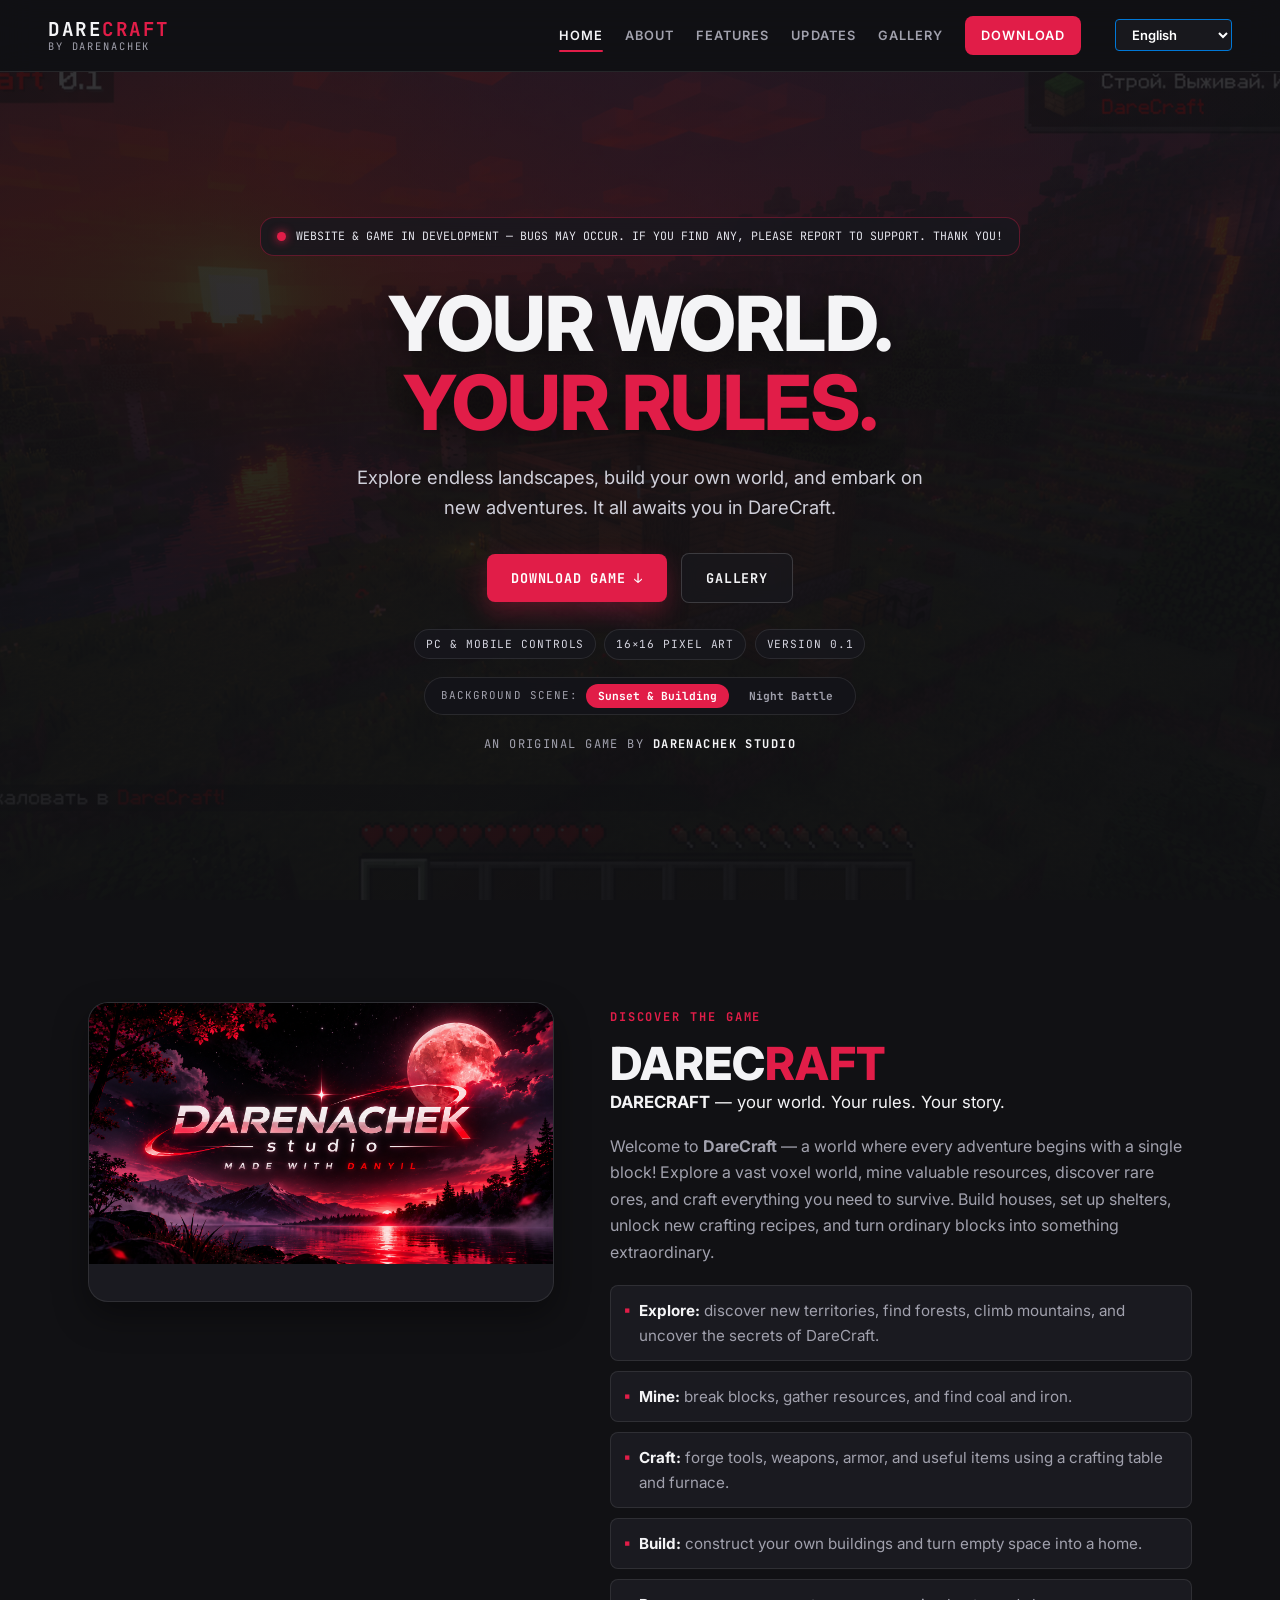
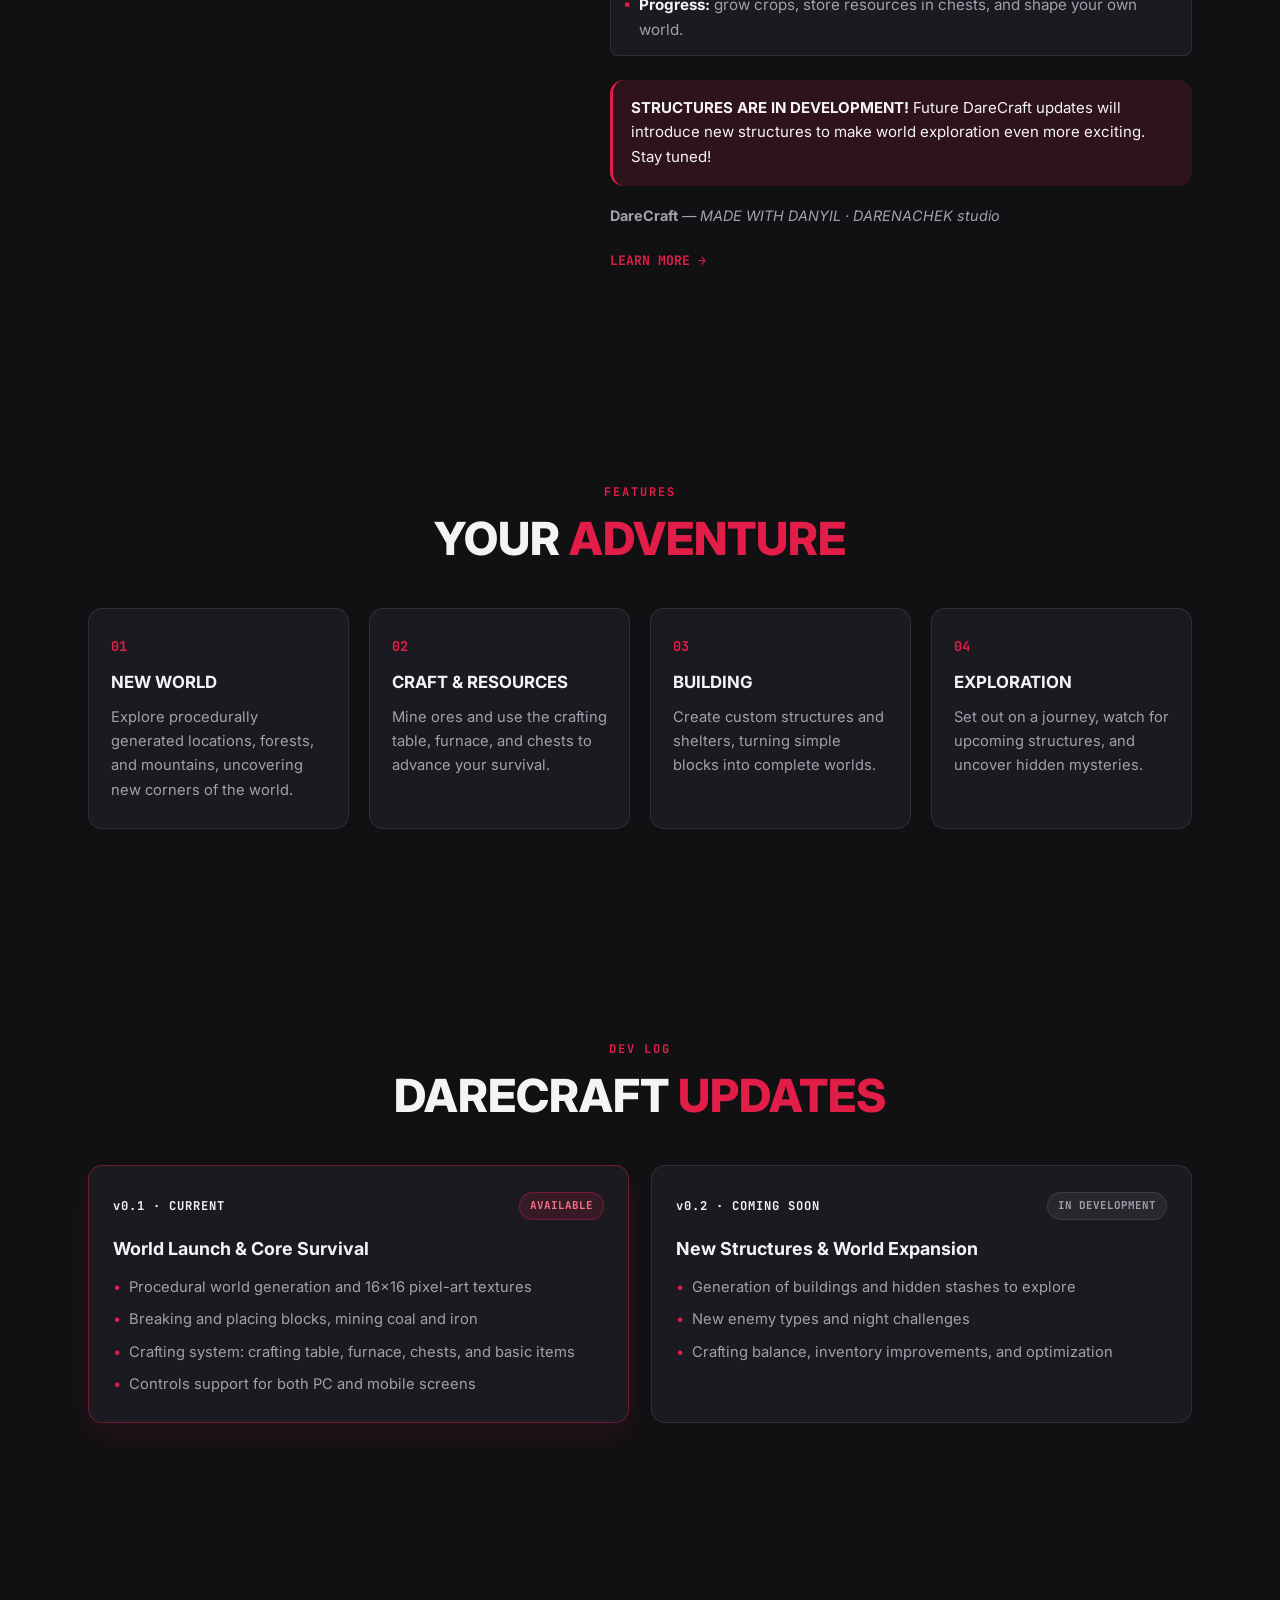
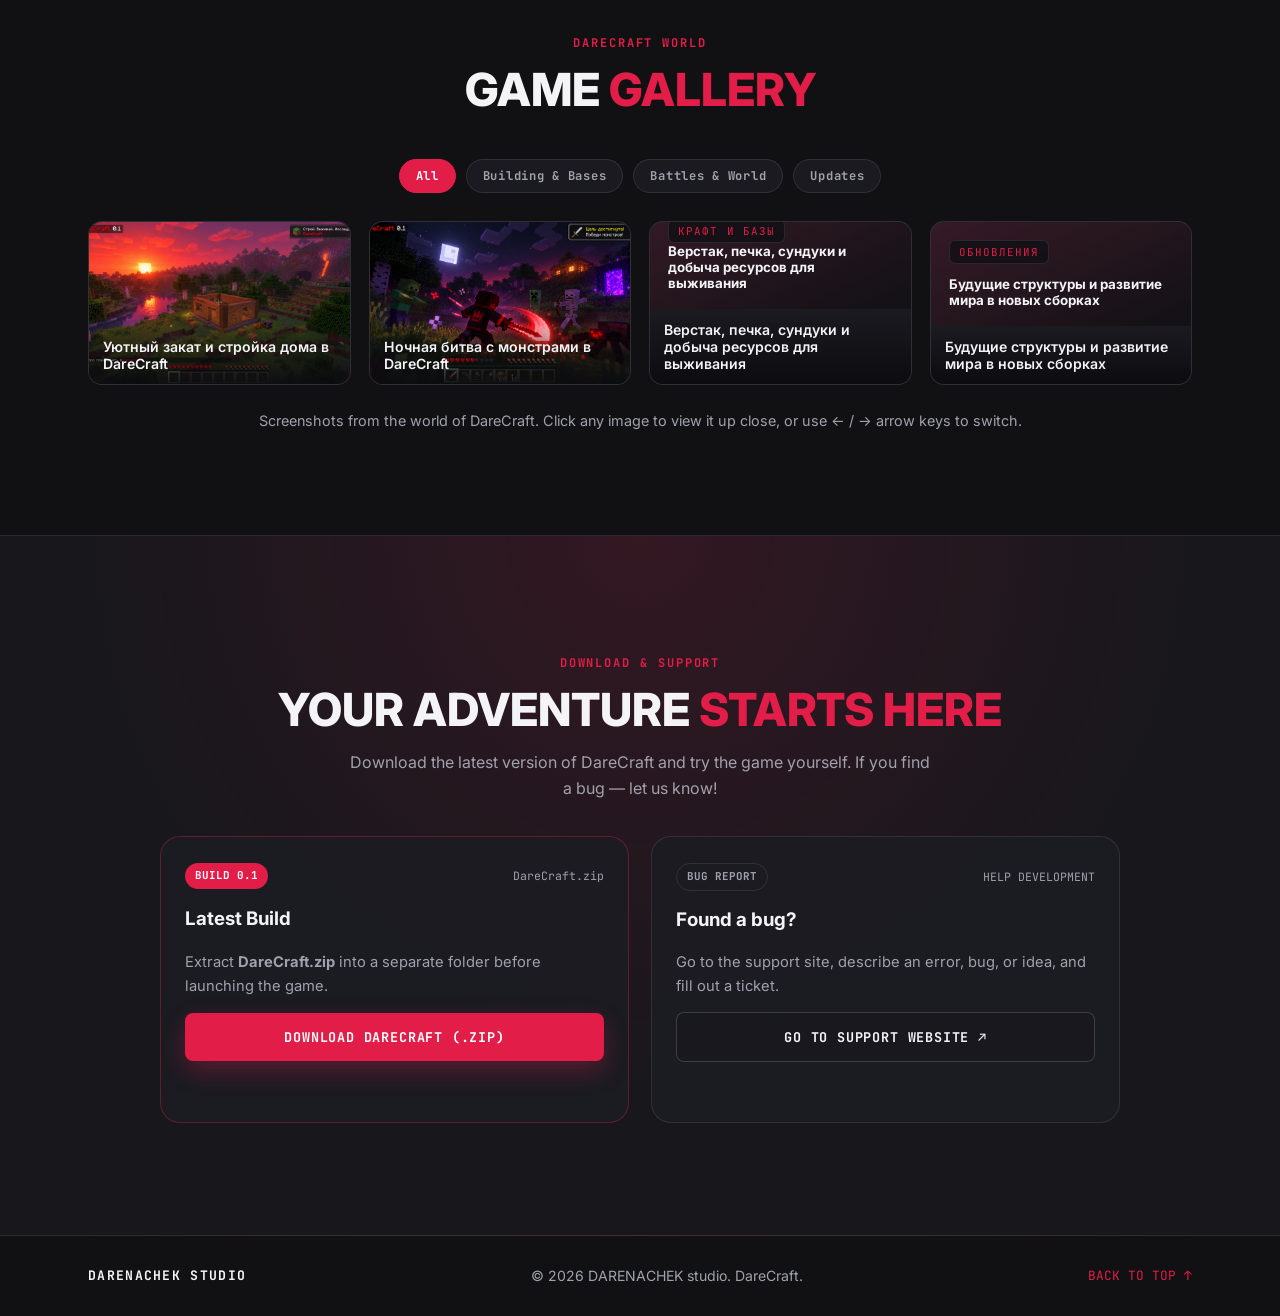
==== commit 1fbd9c96: "Add files via upload" ====
--- a/index.html
+++ b/index.html
@@ -78,7 +78,7 @@
             <div class="hero-content">
                 <div class="status" role="status">
                     <span class="status-dot" aria-hidden="true"></span>
-                    <span data-i18n="hero_status">САЙТ И ИГРА В РАЗРАБОТКЕ — МОГУТ БЫТЬ БАГИ. ЕСЛИ УВИДИТЕ, НАПИШИТЕ В ПОДДЕРЖКУ. СПАСИБО!</span>
+                    <span data-i18n="hero_status">САЙТ И ИГРА В РАЗРАБОТКЕ — МОГУТ БЫТЬ БАГИ. ЕСЛИ УВИДИТЕ, НАПИШІТЕ В ПОДДЕРЖКУ. СПАСИБО!</span>
                 </div>
 
                 <h1>YOUR WORLD.<br><span>YOUR RULES.</span></h1>
@@ -288,10 +288,8 @@
                         <span class="release-file" data-i18n="bug_card_tag">ПОМОЩЬ РАЗРАБОТКЕ</span>
                     </div>
                     <h3 data-i18n="bug_card_title">Нашли баг?</h3>
-                    <p data-i18n="bug_card_desc">Скопируйте готовый шаблон отчёта об ошибке и отправьте его разработчику — это поможет быстрее исправить баг.</p>
-                    <button type="button" class="btn btn-outline" id="copyBugBtn" data-i18n="bug_btn">
-                        СКОПИРОВАТЬ ШАБЛОН БАГ-РЕПОРТА
-                    </button>
+                    <p data-i18n="bug_card_desc">Перейдите на сайт поддержки напишите ошибку или баг или же идею заполните квитанцию.</p>
+                    <a href="https://darenachek-create.github.io/DareCraft-support/" class="btn btn-outline" id="supportLinkBtn" data-i18n="bug_btn">ПЕРЕЙТИ НА САЙТ ПОДДЕРЖКИ ↗</a>
                     <div class="download-feedback" id="bugFeedback" role="status" aria-live="polite"></div>
                 </div>
             </div>
@@ -375,8 +373,8 @@
                     dl_btn: "ЗАВАНТАЖИТИ DARECRAFT (.ZIP)",
                     bug_card_tag: "ДОПОМОГА РОЗРОБЦІ",
                     bug_card_title: "Знайшли баг?",
-                    bug_card_desc: "Скопіюйте готовий шаблон звіту про помилку та надішліть його розробнику — це допоможе швидше виправити баг.",
-                    bug_btn: "СКОПІЮВАТИ ШАБЛОН БАГ-РЕПОРТУ",
+                    bug_card_desc: "Перейдіть на сайт підтримки, напишіть помилку або баг чи ідею та заповніть квитанцію.",
+                    bug_btn: "ПЕРЕЙТИ НА САЙТ ПІДТРИМКИ ↗",
                     footer_top: "НАГОРУ ↑"
                 },
                 en: {
@@ -446,8 +444,8 @@
                     dl_btn: "DOWNLOAD DARECRAFT (.ZIP)",
                     bug_card_tag: "HELP DEVELOPMENT",
                     bug_card_title: "Found a bug?",
-                    bug_card_desc: "Copy the ready-made bug report template and send it to the developer — it helps us fix issues faster.",
-                    bug_btn: "COPY BUG REPORT TEMPLATE",
+                    bug_card_desc: "Go to the support site, describe an error, bug, or idea, and fill out a ticket.",
+                    bug_btn: "GO TO SUPPORT WEBSITE ↗",
                     footer_top: "BACK TO TOP ↑"
                 },
                 ru: {
@@ -517,14 +515,11 @@
                     dl_btn: "СКАЧАТЬ DARECRAFT (.ZIP)",
                     bug_card_tag: "ПОМОЩЬ РАЗРАБОТКЕ",
                     bug_card_title: "Нашли баг?",
-                    bug_card_desc: "Скопируйте готовый шаблон отчёта об ошибке и отправьте его разработчику — это поможет быстрее исправить баг.",
-                    bug_btn: "СКОПИРОВАТЬ ШАБЛОН БАГ-РЕПОРТУ",
+                    bug_card_desc: "Перейдите на сайт поддержки напишите ошибку или баг или же идею заполните квитанцию.",
+                    bug_btn: "ПЕРЕЙТИ НА САЙТ ПОДДЕРЖКИ ↗",
                     footer_top: "НАВЕРХ ↑"
                 }
             };
-
-            // Исправление опечатки в ru bug_btn
-            TRANSLATIONS.ru.bug_btn = "СКОПИРОВАТЬ ШАБЛОН БАГ-РЕПОРТА";
 
             const langSelect = document.getElementById("lang-select");
             const metaDesc = document.querySelector('meta[name="description"]');
